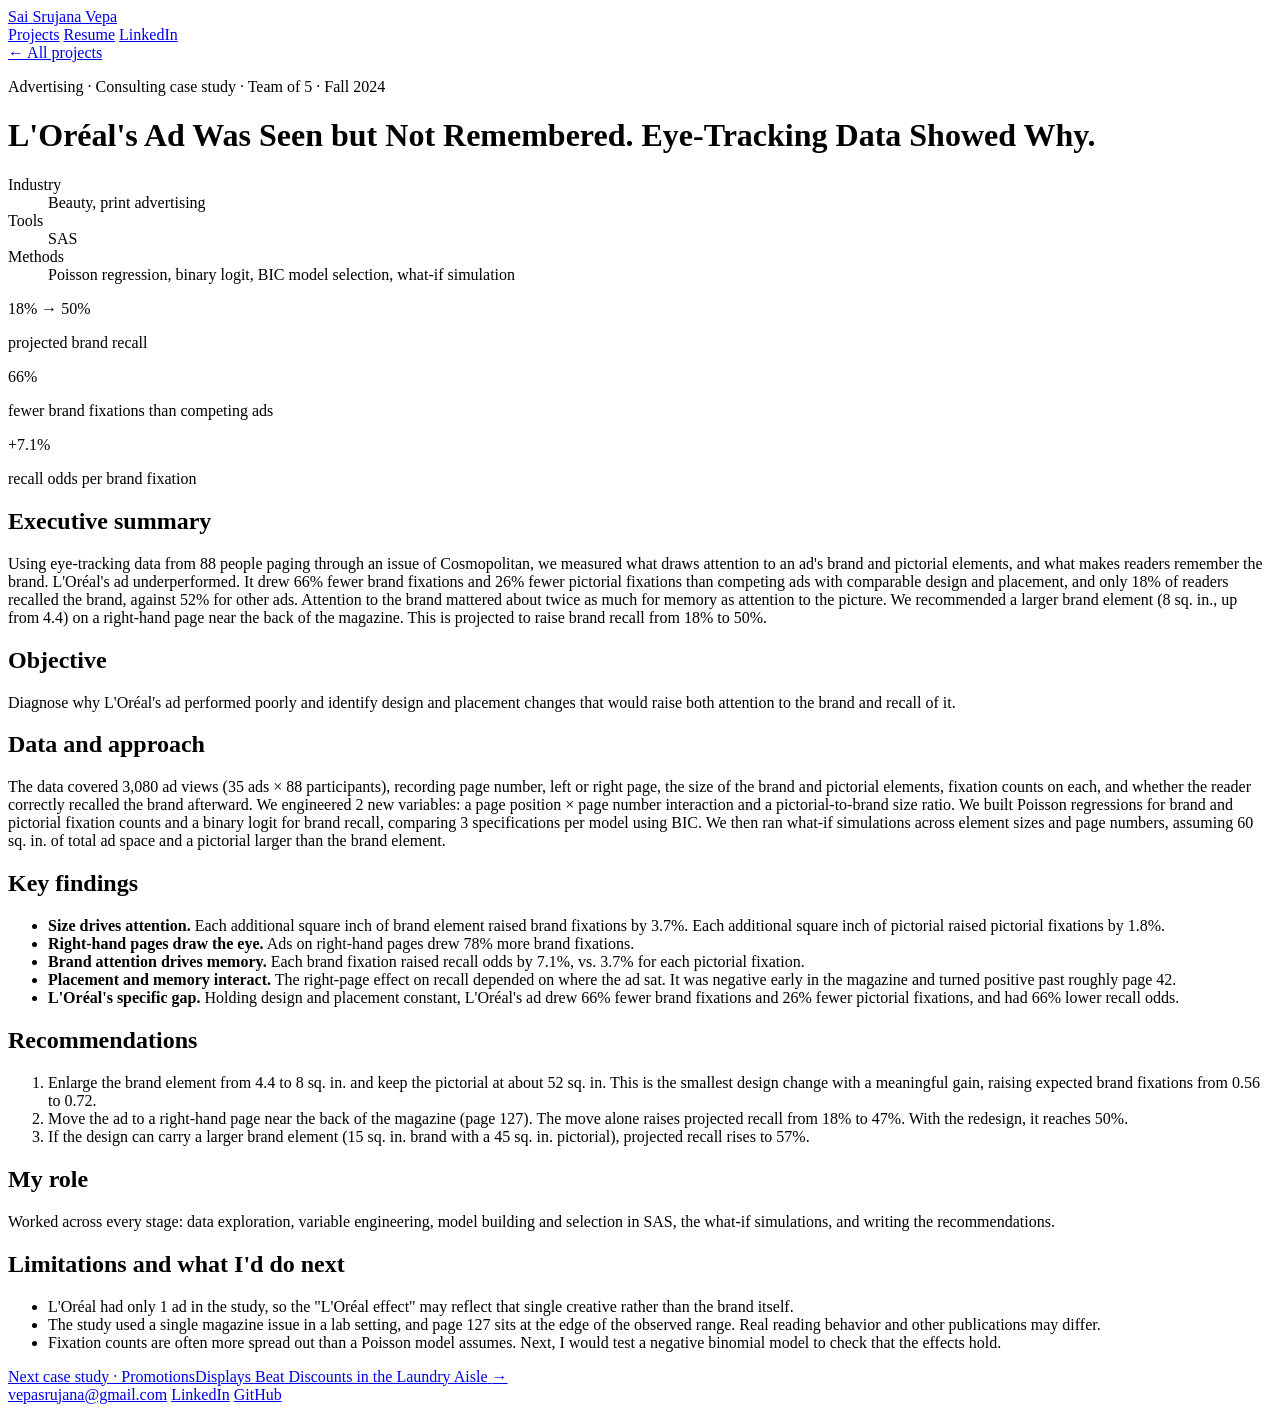
==== loreal-print-ads.html @ 7ce3800d "Add files via upload" ====
<!doctype html>
<html lang="en">
<head>
<meta charset="utf-8">
<meta name="viewport" content="width=device-width, initial-scale=1">
<title>L'Oréal's Ad Was Seen but Not Remembered. Eye-Tracking Data Showed Why. | Sai Srujana Vepa</title>
<meta name="description" content="Brand attention turned out to matter twice as much for memory as the picture.">
<meta property="og:title" content="L&#x27;Oréal&#x27;s Ad Was Seen but Not Remembered. Eye-Tracking Data Showed Why. | Sai Srujana Vepa">
<meta property="og:description" content="Brand attention turned out to matter twice as much for memory as the picture.">
<meta property="og:type" content="website">
<link rel="icon" href="../assets/favicon.svg" type="image/svg+xml">
<link rel="preconnect" href="https://fonts.googleapis.com"><link rel="preconnect" href="https://fonts.gstatic.com" crossorigin><link href="https://fonts.googleapis.com/css2?family=Bricolage+Grotesque:wght@500;600;700&family=JetBrains+Mono:wght@400;500&family=Schibsted+Grotesk:wght@400;500;600&display=swap" rel="stylesheet">
<link rel="stylesheet" href="../assets/style.css">
<script src="../assets/analytics.js"></script>
</head>
<body>
<div class="wrap">
<nav class="nav" aria-label="Main">
<a class="brand" href="../index.html">Sai Srujana Vepa</a>
<div class="nav-links">
<a href="../projects.html" aria-current="page">Projects</a>
<a href="../resume.html">Resume</a>
<a href="https://www.linkedin.com/in/sai-srujana-vepa/">LinkedIn</a>
</div>
</nav>
<main class="c-s2">
<a class="back" href="../projects.html">← All projects</a>
<header class="page-head writeup-head">
<p class="eyebrow ink">Advertising · Consulting case study · Team of 5 · Fall 2024</p>
<h1>L'Oréal's Ad Was Seen but Not Remembered. Eye-Tracking Data Showed Why.</h1>
</header>
<dl class="meta">
<div><dt>Industry</dt><dd>Beauty, print advertising</dd></div>
<div><dt>Tools</dt><dd>SAS</dd></div>
<div class="wide"><dt>Methods</dt><dd>Poisson regression, binary logit, BIC model selection, what-if simulation</dd></div>
</dl>
<div class="tiles"><div class="tile tint"><p class="tile-value ink">18% → 50%</p><p class="tile-label ink">projected brand recall</p></div><div class="tile tint"><p class="tile-value ink">66%</p><p class="tile-label ink">fewer brand fixations than competing ads</p></div><div class="tile tint"><p class="tile-value ink">+7.1%</p><p class="tile-label ink">recall odds per brand fixation</p></div></div>
<article class="writeup">
<section class="summary"><h2>Executive summary</h2><p>Using eye-tracking data from 88 people paging through an issue of Cosmopolitan, we measured what draws attention to an ad's brand and pictorial elements, and what makes readers remember the brand. L'Oréal's ad underperformed. It drew 66% fewer brand fixations and 26% fewer pictorial fixations than competing ads with comparable design and placement, and only 18% of readers recalled the brand, against 52% for other ads. Attention to the brand mattered about twice as much for memory as attention to the picture. We recommended a larger brand element (8 sq. in., up from 4.4) on a right-hand page near the back of the magazine. This is projected to raise brand recall from 18% to 50%.</p></section>
<section><h2>Objective</h2><p>Diagnose why L'Oréal's ad performed poorly and identify design and placement changes that would raise both attention to the brand and recall of it.</p></section>
<section><h2>Data and approach</h2><p>The data covered 3,080 ad views (35 ads × 88 participants), recording page number, left or right page, the size of the brand and pictorial elements, fixation counts on each, and whether the reader correctly recalled the brand afterward. We engineered 2 new variables: a page position × page number interaction and a pictorial-to-brand size ratio. We built Poisson regressions for brand and pictorial fixation counts and a binary logit for brand recall, comparing 3 specifications per model using BIC. We then ran what-if simulations across element sizes and page numbers, assuming 60 sq. in. of total ad space and a pictorial larger than the brand element.</p></section>
<section><h2>Key findings</h2><ul><li><strong>Size drives attention.</strong> Each additional square inch of brand element raised brand fixations by 3.7%. Each additional square inch of pictorial raised pictorial fixations by 1.8%.</li><li><strong>Right-hand pages draw the eye.</strong> Ads on right-hand pages drew 78% more brand fixations.</li><li><strong>Brand attention drives memory.</strong> Each brand fixation raised recall odds by 7.1%, vs. 3.7% for each pictorial fixation.</li><li><strong>Placement and memory interact.</strong> The right-page effect on recall depended on where the ad sat. It was negative early in the magazine and turned positive past roughly page 42.</li><li><strong>L'Oréal's specific gap.</strong> Holding design and placement constant, L'Oréal's ad drew 66% fewer brand fixations and 26% fewer pictorial fixations, and had 66% lower recall odds.</li></ul></section>
<section><h2>Recommendations</h2><ol><li>Enlarge the brand element from 4.4 to 8 sq. in. and keep the pictorial at about 52 sq. in. This is the smallest design change with a meaningful gain, raising expected brand fixations from 0.56 to 0.72.</li><li>Move the ad to a right-hand page near the back of the magazine (page 127). The move alone raises projected recall from 18% to 47%. With the redesign, it reaches 50%.</li><li>If the design can carry a larger brand element (15 sq. in. brand with a 45 sq. in. pictorial), projected recall rises to 57%.</li></ol></section>
<section class="role c-a1 tint"><h2 class="role-label c-a1 ink">My role</h2><p>Worked across every stage: data exploration, variable engineering, model building and selection in SAS, the what-if simulations, and writing the recommendations.</p></section>
<section><h2>Limitations and what I'd do next</h2><ul><li>L'Oréal had only 1 ad in the study, so the "L'Oréal effect" may reflect that single creative rather than the brand itself.</li><li>The study used a single magazine issue in a lab setting, and page 127 sits at the edge of the observed range. Real reading behavior and other publications may differ.</li><li>Fixation counts are often more spread out than a Poisson model assumes. Next, I would test a negative binomial model to check that the effects hold.</li></ul></section>
</article>
<a class="next c-a3 tint" href="promotion-effects.html">
<span class="next-text"><span class="next-label ink">Next case study · Promotions</span><span class="next-title">Displays Beat Discounts in the Laundry Aisle</span></span>
<span class="next-arrow ink" aria-hidden="true">→</span>
</a>
</main>
<footer class="footer">
<a href="mailto:vepasrujana@gmail.com">vepasrujana@gmail.com</a>
<a href="https://www.linkedin.com/in/sai-srujana-vepa/">LinkedIn</a>
<a href="https://github.com/vepasrujana">GitHub</a>
</footer>
</div>
</body>
</html>
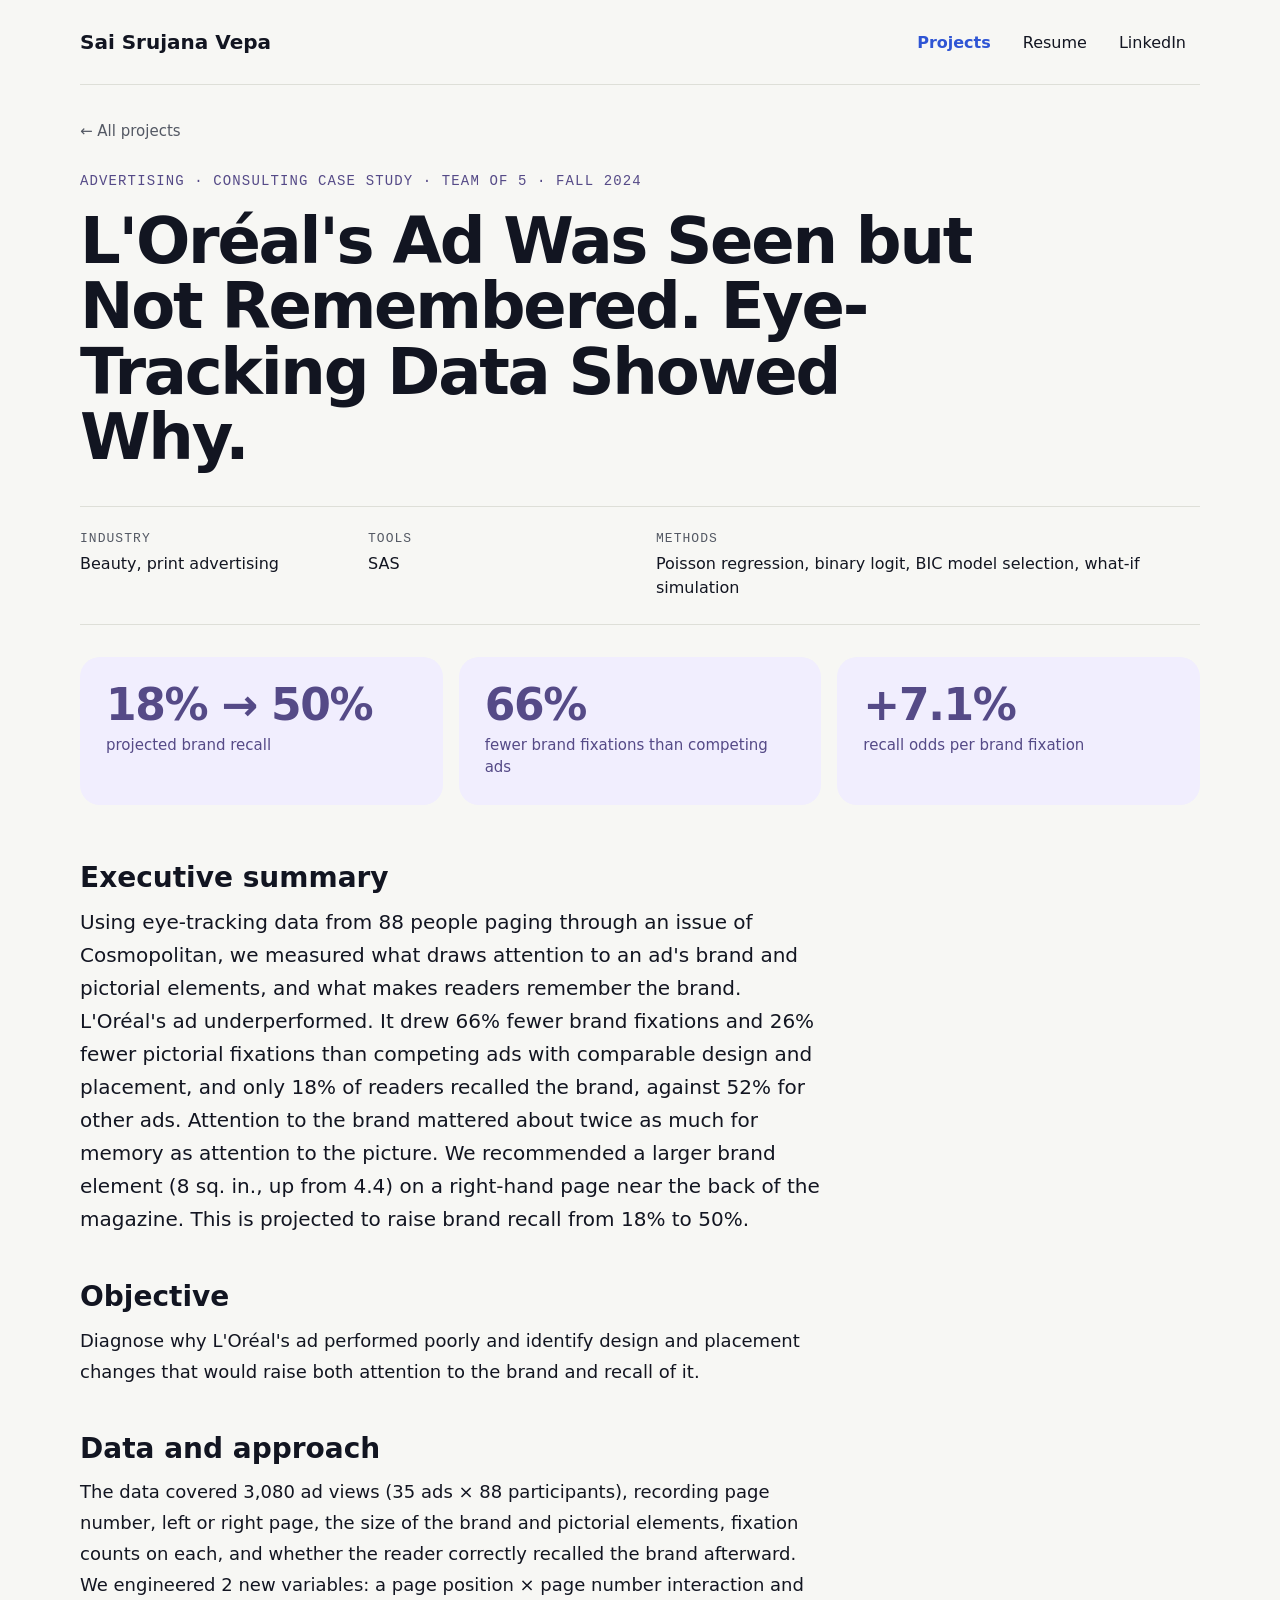
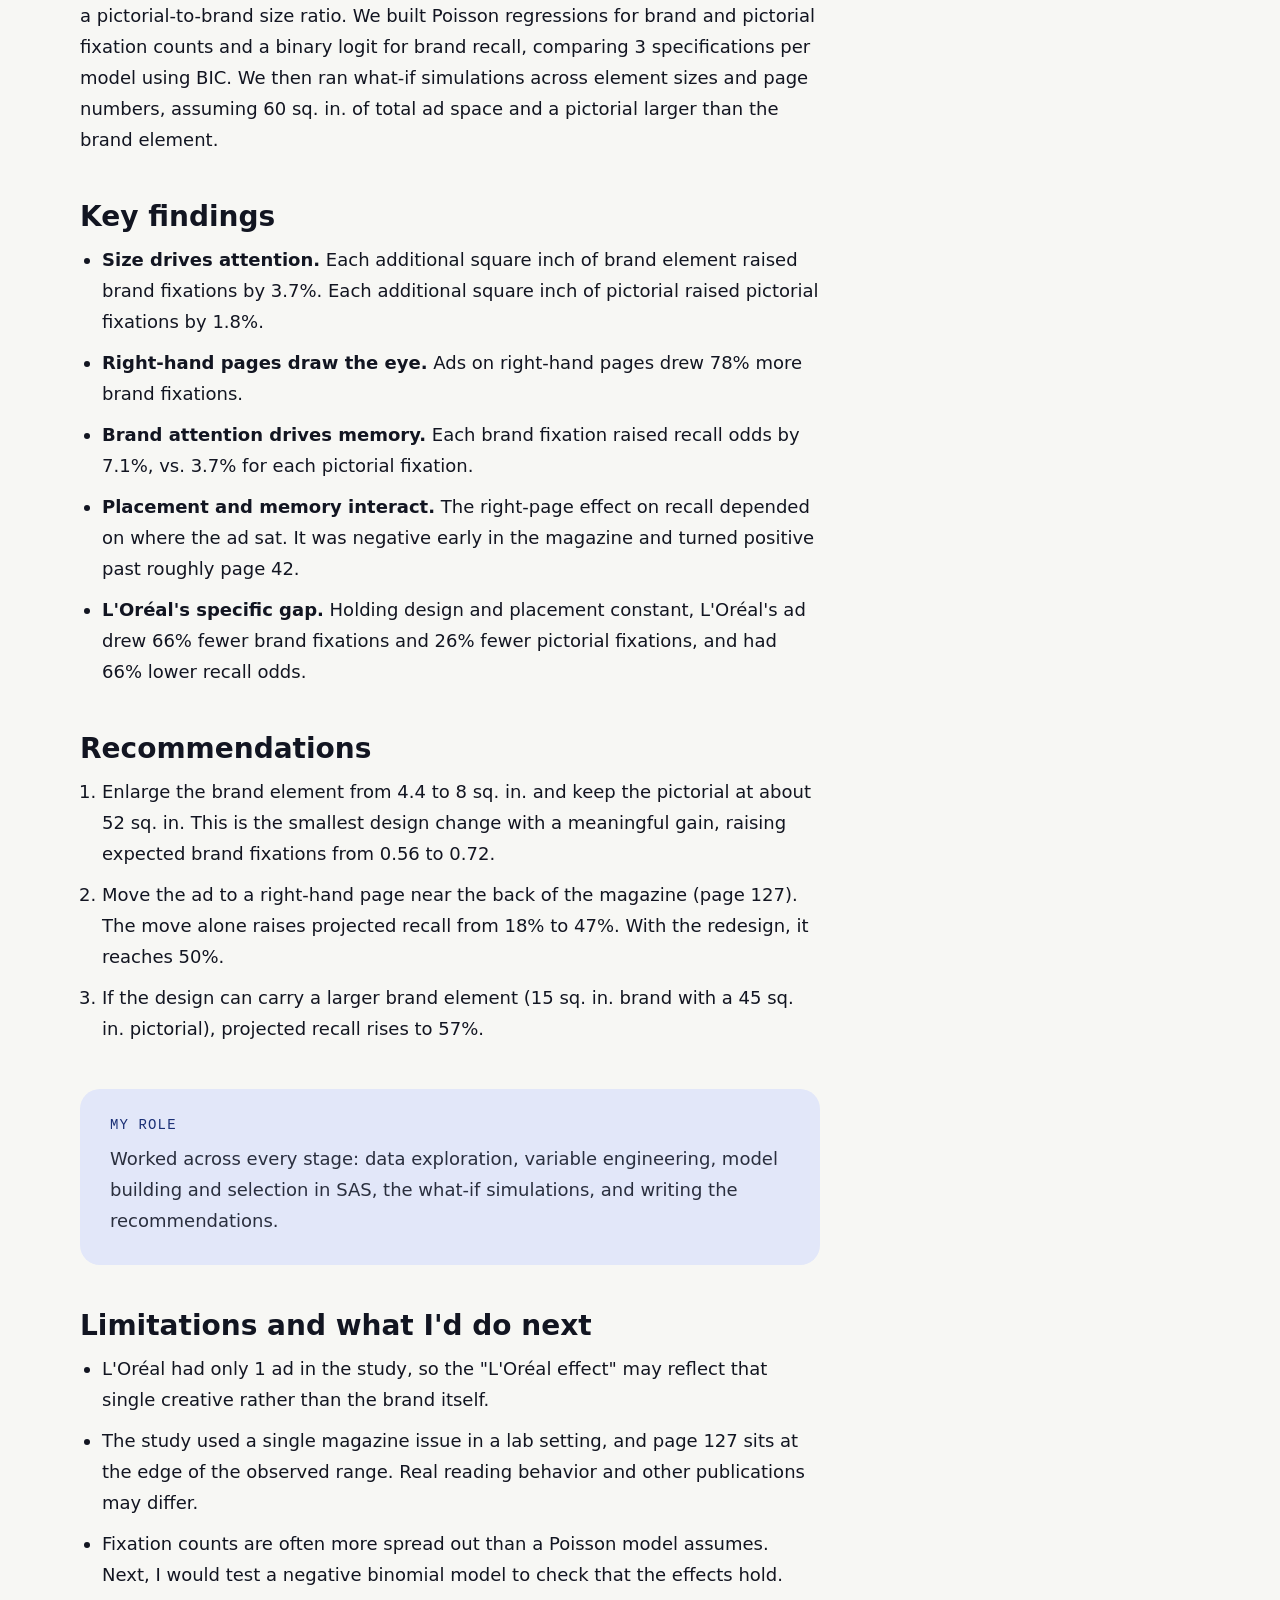
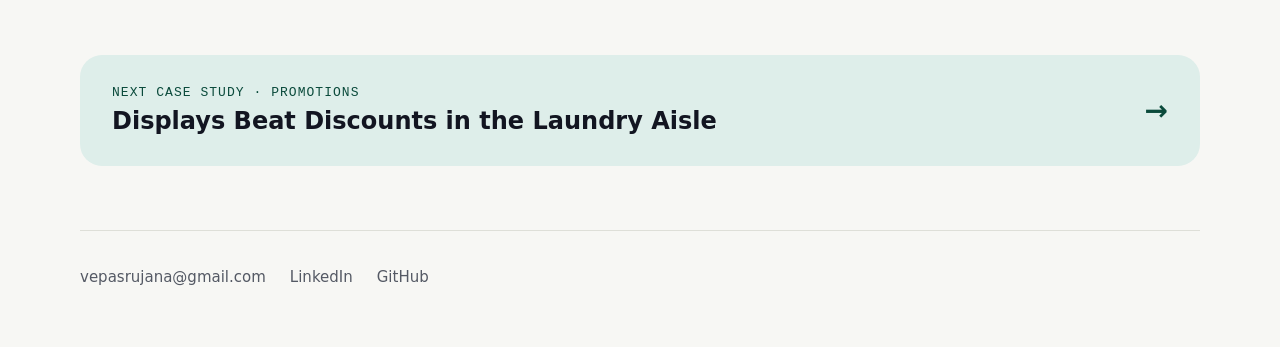
==== commit 9bc1c6a4: "Add files via upload" ====
--- a/loreal-print-ads.html
+++ b/loreal-print-ads.html
@@ -8,23 +8,23 @@
 <meta property="og:title" content="L&#x27;Oréal&#x27;s Ad Was Seen but Not Remembered. Eye-Tracking Data Showed Why. | Sai Srujana Vepa">
 <meta property="og:description" content="Brand attention turned out to matter twice as much for memory as the picture.">
 <meta property="og:type" content="website">
-<link rel="icon" href="../assets/favicon.svg" type="image/svg+xml">
+<link rel="icon" href="favicon.svg" type="image/svg+xml">
 <link rel="preconnect" href="https://fonts.googleapis.com"><link rel="preconnect" href="https://fonts.gstatic.com" crossorigin><link href="https://fonts.googleapis.com/css2?family=Bricolage+Grotesque:wght@500;600;700&family=JetBrains+Mono:wght@400;500&family=Schibsted+Grotesk:wght@400;500;600&display=swap" rel="stylesheet">
-<link rel="stylesheet" href="../assets/style.css">
-<script src="../assets/analytics.js"></script>
+<link rel="stylesheet" href="style.css">
+<script src="analytics.js"></script>
 </head>
 <body>
 <div class="wrap">
 <nav class="nav" aria-label="Main">
-<a class="brand" href="../index.html">Sai Srujana Vepa</a>
+<a class="brand" href="index.html">Sai Srujana Vepa</a>
 <div class="nav-links">
-<a href="../projects.html" aria-current="page">Projects</a>
-<a href="../resume.html">Resume</a>
+<a href="projects.html" aria-current="page">Projects</a>
+<a href="resume.html">Resume</a>
 <a href="https://www.linkedin.com/in/sai-srujana-vepa/">LinkedIn</a>
 </div>
 </nav>
 <main class="c-s2">
-<a class="back" href="../projects.html">← All projects</a>
+<a class="back" href="projects.html">← All projects</a>
 <header class="page-head writeup-head">
 <p class="eyebrow ink">Advertising · Consulting case study · Team of 5 · Fall 2024</p>
 <h1>L'Oréal's Ad Was Seen but Not Remembered. Eye-Tracking Data Showed Why.</h1>
--- a/style.css
+++ b/style.css
@@ -0,0 +1,185 @@
+/* ============================================================
+   PALETTE: edit these 5 colors to restyle the whole site.
+   Pale backgrounds and darker text shades are derived from them.
+   ============================================================ */
+:root {
+  --accent-1: #2F55D4;     /* blue: buttons, links, timeline */
+  --accent-2: #E8692A;     /* orange: section labels, pricing */
+  --accent-3: #12876B;     /* green: promotions, "Currently" tag */
+  --secondary-1: #F2B441;  /* marigold: product design */
+  --secondary-2: #9B87F5;  /* lavender: advertising */
+
+  --bg: #F7F7F4;
+  --surface: #FFFFFF;
+  --ink: #121521;
+  --body: #2A2F3E;
+  --muted: #545964;
+  --rule: #DEDFD8;
+  --display: 'Bricolage Grotesque', 'Schibsted Grotesk', system-ui, sans-serif;
+  --text: 'Schibsted Grotesk', system-ui, sans-serif;
+  --mono: 'JetBrains Mono', ui-monospace, monospace;
+}
+
+.c-a1 { --c: var(--accent-1); }
+.c-a2 { --c: var(--accent-2); }
+.c-a3 { --c: var(--accent-3); }
+.c-s1 { --c: var(--secondary-1); }
+.c-s2 { --c: var(--secondary-2); }
+.tint { background: color-mix(in srgb, var(--c) 14%, white); }
+.ink { color: color-mix(in srgb, var(--c) 55%, black); }
+
+* { box-sizing: border-box; }
+html { -webkit-text-size-adjust: 100%; }
+body { margin: 0; background: var(--bg); color: var(--ink); font-family: var(--text); -webkit-font-smoothing: antialiased; }
+img { max-width: 100%; display: block; }
+a { color: var(--accent-1); }
+a:focus-visible { outline: 2px solid var(--ink); outline-offset: 3px; }
+
+.wrap { max-width: 1160px; margin: 0 auto; padding: 0 20px; }
+
+/* Nav */
+.nav { display: flex; flex-wrap: wrap; align-items: center; justify-content: space-between; gap: 12px; padding: 20px 0; border-bottom: 1px solid var(--rule); }
+.brand { display: inline-flex; align-items: center; min-height: 44px; font-family: var(--display); font-size: 20px; font-weight: 700; color: var(--ink); text-decoration: none; }
+.nav-links { display: flex; flex-wrap: wrap; gap: 4px; }
+.nav-links a { display: inline-flex; align-items: center; min-height: 44px; padding: 0 14px; font-size: 16px; font-weight: 500; color: var(--ink); text-decoration: none; }
+.nav-links a:hover { color: var(--accent-1); }
+.nav-links a[aria-current="page"] { color: var(--accent-1); font-weight: 600; }
+
+/* Buttons */
+.btns { display: flex; flex-wrap: wrap; gap: 12px; padding-top: 6px; }
+.btn { display: inline-flex; align-items: center; min-height: 50px; padding: 0 24px; border-radius: 999px; border: 1.5px solid var(--rule); color: var(--ink); font-size: 16px; font-weight: 500; text-decoration: none; transition: border-color .15s, filter .15s; }
+.btn:hover { border-color: var(--ink); }
+.btn-primary { background: var(--accent-1); border-color: var(--accent-1); color: #fff; font-weight: 600; }
+.btn-primary:hover { border-color: var(--accent-1); filter: brightness(0.9); }
+.btn-dark { border-color: var(--ink); font-weight: 600; }
+
+/* Type helpers */
+.eyebrow { margin: 0; font-family: var(--mono); font-size: 14px; letter-spacing: .08em; text-transform: uppercase; }
+.lead { margin: 0; max-width: 620px; font-size: 20px; line-height: 1.55; color: #3A3F48; }
+.prose { margin: 0; max-width: 680px; font-size: 19px; line-height: 1.7; }
+
+/* Landing */
+.hero { display: flex; flex-direction: column; gap: 26px; max-width: 900px; padding: 96px 0 104px; }
+.hero h1 { margin: 0; font-family: var(--display); font-size: clamp(46px, 6.4vw, 84px); line-height: .98; letter-spacing: -.035em; font-weight: 700; }
+.hero h1 em { font-style: normal; color: var(--accent-1); }
+.row { display: flex; flex-wrap: wrap; gap: 16px 48px; padding: 48px 0; border-top: 1px solid var(--rule); }
+.row-label { flex: 1 1 220px; margin: 0; padding-top: 4px; font-family: var(--mono); font-size: 14px; font-weight: 500; letter-spacing: .08em; text-transform: uppercase; }
+.row-body { flex: 999 1 560px; min-width: 0; }
+.about { display: flex; flex-wrap: wrap; align-items: flex-start; gap: 28px; }
+.about img { flex: 0 0 auto; width: 148px; height: 148px; object-fit: cover; object-position: 50% 28%; border-radius: 20px; }
+.about .prose { flex: 1 1 360px; }
+.card { background: var(--surface); border: 1px solid var(--rule); border-radius: 20px; }
+.now { display: flex; flex-direction: column; align-items: flex-start; gap: 12px; max-width: 700px; padding: 28px 30px; }
+.tag { padding: 4px 12px; border-radius: 999px; font-family: var(--mono); font-size: 12px; letter-spacing: .06em; text-transform: uppercase; }
+.now-title { margin: 0; font-family: var(--display); font-size: 22px; font-weight: 700; }
+.now-text { margin: 0; font-size: 18px; line-height: 1.65; color: var(--body); }
+.chips { list-style: none; margin: 0; padding: 0; display: flex; flex-wrap: wrap; gap: 12px; }
+.chips li { padding: 12px 20px; border-radius: 999px; font-size: 16px; font-weight: 600; }
+.cta { display: flex; flex-wrap: wrap; align-items: center; justify-content: space-between; gap: 24px; margin: 24px 0 48px; padding: 40px; border-radius: 28px; }
+.cta-text { flex: 999 1 420px; min-width: 0; display: flex; flex-direction: column; gap: 12px; }
+.cta-label { margin: 0; font-family: var(--mono); font-size: 14px; letter-spacing: .08em; text-transform: uppercase; }
+.cta-title { margin: 0; max-width: 600px; font-family: var(--display); font-size: clamp(24px, 3vw, 32px); line-height: 1.2; font-weight: 700; }
+.cta-sub { margin: 0; max-width: 600px; font-size: 17px; line-height: 1.6; color: var(--body); }
+
+/* Page headers */
+.page-head { display: flex; flex-direction: column; gap: 16px; padding: 64px 0 48px; }
+.page-head h1 { margin: 0; font-family: var(--display); font-size: clamp(40px, 5.5vw, 68px); line-height: 1; letter-spacing: -.035em; font-weight: 700; }
+.resume-head { flex-direction: row; flex-wrap: wrap; align-items: flex-end; justify-content: space-between; gap: 24px; }
+.resume-head > div { display: flex; flex-direction: column; gap: 14px; }
+
+/* Project cards */
+.grid { display: grid; grid-template-columns: repeat(auto-fill, minmax(min(320px, 100%), 1fr)); gap: 24px; padding-bottom: 80px; }
+.pcard { display: flex; flex-direction: column; overflow: hidden; border-radius: 22px; background: var(--surface); border: 1px solid var(--rule); color: var(--ink); text-decoration: none; transition: transform .15s, box-shadow .15s; }
+.pcard:hover { transform: translateY(-3px); box-shadow: 0 12px 32px rgba(18, 21, 33, .08); }
+.pcard-top { display: flex; flex-direction: column; gap: 6px; padding: 26px 28px; }
+.kicker { margin: 0; font-family: var(--mono); font-size: 13px; letter-spacing: .06em; text-transform: uppercase; }
+.stat { margin: 6px 0 0; font-family: var(--display); font-size: 48px; line-height: 1; letter-spacing: -.03em; font-weight: 700; }
+.stat-label { margin: 0; font-size: 15px; }
+.pcard-body { flex: 1 1 auto; display: flex; flex-direction: column; gap: 12px; padding: 24px 28px 28px; }
+.pcard-body h2 { margin: 0; font-family: var(--display); font-size: 23px; line-height: 1.22; font-weight: 700; }
+.meta-line { margin: 0; font-family: var(--mono); font-size: 13px; color: var(--muted); }
+.teaser { margin: 0; font-size: 16px; line-height: 1.55; color: var(--body); }
+.methods { margin: 0; font-size: 14px; color: var(--muted); }
+.more { margin-top: auto; padding-top: 6px; font-size: 16px; font-weight: 600; }
+
+/* Write-up pages */
+.back { display: inline-flex; align-items: center; min-height: 44px; margin-top: 24px; font-size: 15px; font-weight: 500; color: var(--muted); text-decoration: none; }
+.back:hover { color: var(--ink); }
+.writeup-head { padding: 20px 0 36px; max-width: 900px; gap: 20px; }
+.writeup-head h1 { font-size: clamp(36px, 5.4vw, 64px); line-height: 1.02; }
+.meta { display: grid; grid-template-columns: repeat(auto-fit, minmax(200px, 1fr)); gap: 20px 32px; margin: 0; padding: 24px 0; border-top: 1px solid var(--rule); border-bottom: 1px solid var(--rule); }
+.meta > div { display: flex; flex-direction: column; gap: 6px; }
+.meta .wide { grid-column: span 2; }
+.meta dt { font-family: var(--mono); font-size: 13px; letter-spacing: .08em; text-transform: uppercase; color: var(--muted); }
+.meta dd { margin: 0; font-size: 16px; line-height: 1.5; }
+.tiles { display: grid; grid-template-columns: repeat(auto-fit, minmax(min(240px, 100%), 1fr)); gap: 16px; padding-top: 32px; }
+.tile { display: flex; flex-direction: column; gap: 8px; padding: 26px; border-radius: 20px; }
+.tile-value { margin: 0; font-family: var(--display); font-size: 44px; line-height: 1; letter-spacing: -.03em; font-weight: 700; }
+.tile-label { margin: 0; font-size: 15px; line-height: 1.45; }
+.writeup { display: flex; flex-direction: column; gap: 44px; max-width: 740px; padding: 56px 0 64px; font-size: 18px; line-height: 1.72; }
+.writeup section { display: flex; flex-direction: column; gap: 12px; }
+.writeup h2 { margin: 0; font-family: var(--display); font-size: 28px; line-height: 1.2; font-weight: 700; }
+.writeup p { margin: 0; }
+.writeup ul, .writeup ol { margin: 0; padding-left: 22px; display: flex; flex-direction: column; gap: 10px; }
+.writeup .summary p { font-size: 20px; line-height: 1.65; }
+.writeup .role { gap: 10px; padding: 28px 30px; border-radius: 20px; }
+.writeup .role .role-label { font-family: var(--mono); font-size: 14px; font-weight: 500; letter-spacing: .08em; text-transform: uppercase; }
+.writeup .role p { color: var(--body); }
+.badge { display: inline-block; margin-right: 8px; padding: 2px 10px; border-radius: 999px; font-family: var(--mono); font-size: 12px; letter-spacing: .04em; text-transform: uppercase; vertical-align: 2px; }
+.next { display: flex; flex-wrap: wrap; align-items: center; justify-content: space-between; gap: 12px; margin-bottom: 64px; padding: 30px 32px; border-radius: 22px; color: var(--ink); text-decoration: none; }
+.next-text { display: flex; flex-direction: column; gap: 6px; min-width: 0; }
+.next-label { font-family: var(--mono); font-size: 13px; letter-spacing: .08em; text-transform: uppercase; }
+.next-title { font-family: var(--display); font-size: 24px; line-height: 1.25; font-weight: 700; }
+.next-arrow { font-size: 28px; font-weight: 700; }
+
+/* Resume */
+.block { display: flex; flex-direction: column; gap: 28px; padding: 48px 0; border-top: 1px solid var(--rule); }
+.block-title { margin: 0; font-family: var(--display); font-size: 34px; letter-spacing: -.02em; font-weight: 700; }
+.timeline { padding-top: 8px; }
+.tl-item { display: grid; grid-template-columns: 108px 36px minmax(0, 1fr); column-gap: 14px; }
+.tl-date { margin: 0; padding-top: 2px; text-align: right; font-family: var(--mono); font-size: 13px; line-height: 1.55; color: var(--muted); }
+.tl-date span { display: block; }
+.tl-rail { position: relative; display: flex; justify-content: center; }
+.tl-rail::before { content: ""; position: absolute; top: 0; bottom: 0; left: 50%; width: 2px; margin-left: -1px; background: var(--rule); }
+.tl-item:first-child .tl-rail::before { top: 10px; }
+.tl-item:last-child .tl-rail::before { bottom: auto; height: 12px; }
+.tl-dot { position: relative; margin-top: 3px; width: 16px; height: 16px; border-radius: 50%; background: var(--accent-1); box-shadow: 0 0 0 4px var(--bg); }
+.is-current .tl-dot { margin-top: 1px; width: 20px; height: 20px; box-shadow: 0 0 0 4px var(--bg), 0 0 0 8px color-mix(in srgb, var(--accent-1) 18%, white); }
+.is-current .tl-end { color: color-mix(in srgb, var(--accent-1) 55%, black); font-weight: 500; }
+.tl-body { min-width: 0; display: flex; flex-direction: column; gap: 6px; padding-bottom: 48px; }
+.tl-item:last-child .tl-body { padding-bottom: 8px; }
+.tl-body h3 { margin: 0; font-family: var(--display); font-size: 22px; line-height: 1.3; font-weight: 700; }
+.tl-org { margin: 0; font-size: 16px; color: var(--muted); }
+.tl-body ul { margin: 8px 0 0; padding-left: 20px; max-width: 760px; display: flex; flex-direction: column; gap: 8px; font-size: 16.5px; line-height: 1.6; color: var(--body); }
+.edu { display: grid; grid-template-columns: repeat(auto-fit, minmax(min(280px, 100%), 1fr)); gap: 20px; }
+.edu-card { display: flex; flex-direction: column; gap: 8px; padding: 26px 28px; border-radius: 20px; }
+.edu-card h3 { margin: 0; font-family: var(--display); font-size: 22px; line-height: 1.25; font-weight: 700; }
+.edu-date { margin: 0; font-family: var(--mono); font-size: 13px; }
+.edu-school { margin: 0; font-size: 16px; line-height: 1.5; }
+.edu-note { margin: 6px 0 0; font-size: 15px; line-height: 1.6; color: var(--body); }
+.skills { display: grid; grid-template-columns: repeat(auto-fit, minmax(min(320px, 100%), 1fr)); gap: 20px; padding-bottom: 24px; }
+.skill { display: flex; flex-direction: column; gap: 10px; padding: 26px 28px; }
+.skill h3 { margin: 0; font-family: var(--mono); font-size: 13px; font-weight: 500; letter-spacing: .08em; text-transform: uppercase; }
+.skill p { margin: 0; font-size: 17px; line-height: 1.65; color: var(--body); }
+
+/* Footer */
+.footer { display: flex; flex-wrap: wrap; align-items: center; gap: 4px 24px; padding: 24px 0 48px; border-top: 1px solid var(--rule); font-size: 15px; }
+.footer a { display: inline-flex; align-items: center; min-height: 44px; color: var(--muted); text-decoration: none; }
+.footer a:hover { color: var(--ink); }
+
+/* Phones */
+@media (max-width: 600px) {
+  .hero { padding: 56px 0 64px; }
+  .lead { font-size: 18px; }
+  .prose { font-size: 17px; }
+  .cta { padding: 28px 24px; }
+  .meta .wide { grid-column: auto; }
+  .tl-item { grid-template-columns: 24px minmax(0, 1fr); grid-template-areas: "rail date" "rail body"; column-gap: 14px; }
+  .tl-rail { grid-area: rail; grid-row: 1 / span 2; }
+  .tl-date { grid-area: date; text-align: left; padding: 0 0 6px; font-size: 12px; }
+  .tl-date span { display: inline; }
+  .tl-date span:first-child::after { content: " – "; }
+  .tl-body { grid-area: body; }
+  .tl-body h3 { font-size: 19px; }
+  .writeup { font-size: 17px; }
+}
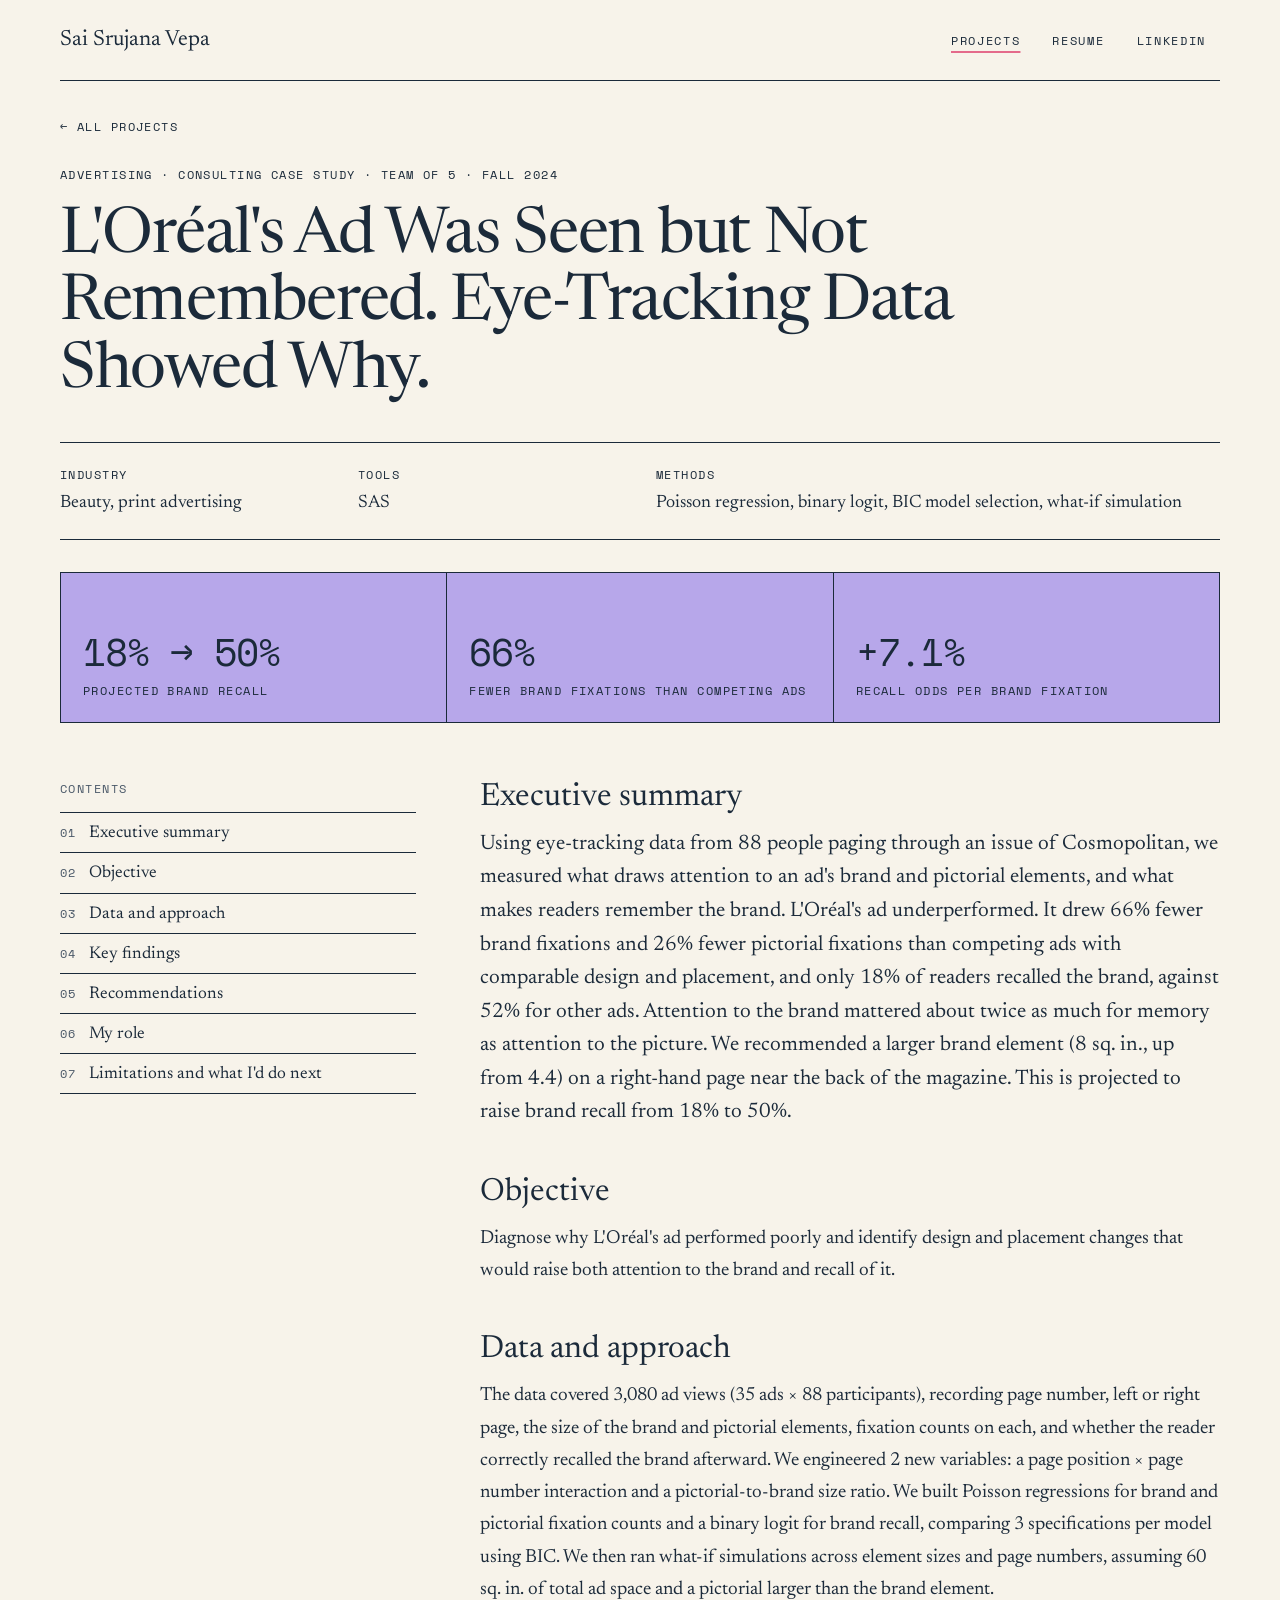
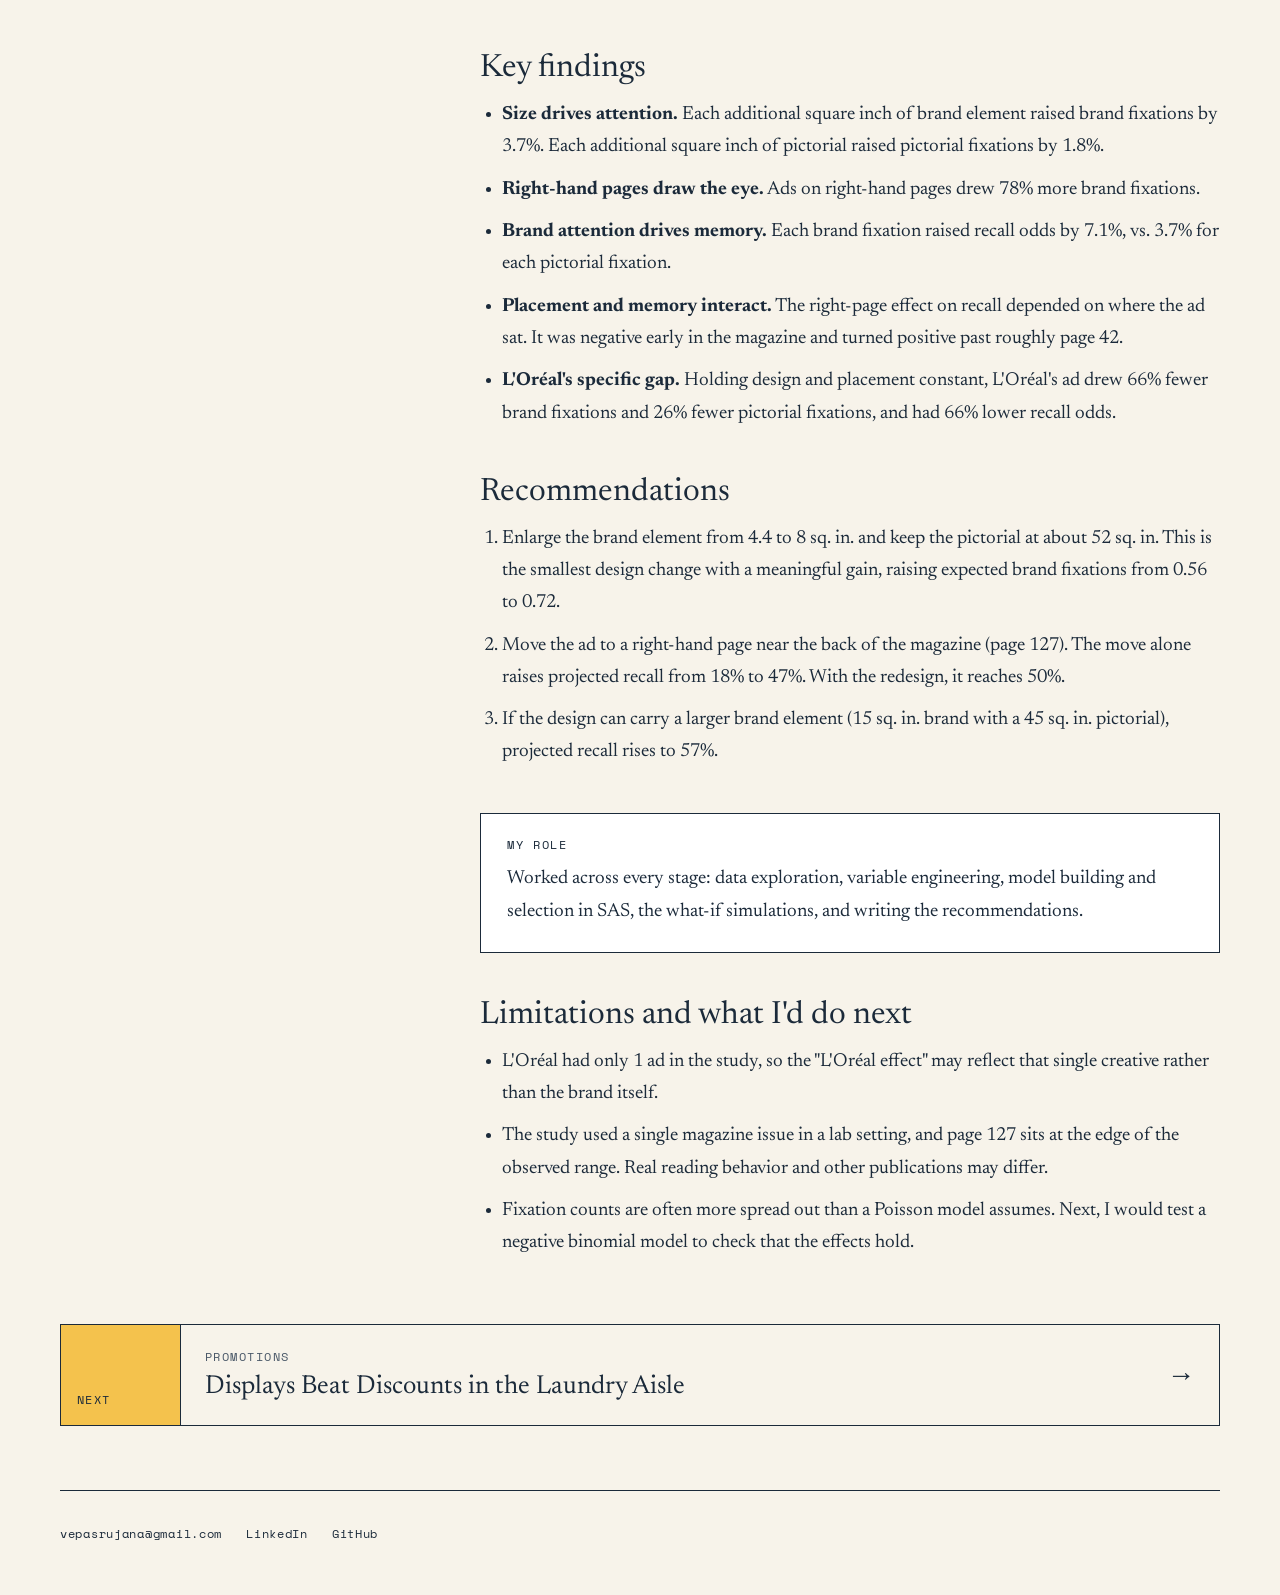
==== commit 463cefa0: "Add files via upload" ====
--- a/loreal-print-ads.html
+++ b/loreal-print-ads.html
@@ -9,50 +9,60 @@
 <meta property="og:description" content="Brand attention turned out to matter twice as much for memory as the picture.">
 <meta property="og:type" content="website">
 <link rel="icon" href="favicon.svg" type="image/svg+xml">
-<link rel="preconnect" href="https://fonts.googleapis.com"><link rel="preconnect" href="https://fonts.gstatic.com" crossorigin><link href="https://fonts.googleapis.com/css2?family=Bricolage+Grotesque:wght@500;600;700&family=JetBrains+Mono:wght@400;500&family=Schibsted+Grotesk:wght@400;500;600&display=swap" rel="stylesheet">
+<link rel="preconnect" href="https://fonts.googleapis.com"><link rel="preconnect" href="https://fonts.gstatic.com" crossorigin><link href="https://fonts.googleapis.com/css2?family=Newsreader:ital,opsz,wght@0,6..72,300;0,6..72,400;0,6..72,500;1,6..72,400&family=Space+Mono:wght@400;700&display=swap" rel="stylesheet">
 <link rel="stylesheet" href="style.css">
 <script src="analytics.js"></script>
 </head>
 <body>
 <div class="wrap">
 <nav class="nav" aria-label="Main">
-<a class="brand" href="index.html">Sai Srujana Vepa</a>
+<a class="brand" href="./">Sai Srujana Vepa</a>
 <div class="nav-links">
-<a href="projects.html" aria-current="page">Projects</a>
-<a href="resume.html">Resume</a>
+<a href="projects" aria-current="page">Projects</a>
+<a href="resume">Resume</a>
 <a href="https://www.linkedin.com/in/sai-srujana-vepa/">LinkedIn</a>
 </div>
 </nav>
-<main class="c-s2">
-<a class="back" href="projects.html">← All projects</a>
+<main>
+<a class="back label" href="projects">← All projects</a>
 <header class="page-head writeup-head">
-<p class="eyebrow ink">Advertising · Consulting case study · Team of 5 · Fall 2024</p>
+<p class="label">Advertising · Consulting case study · Team of 5 · Fall 2024</p>
 <h1>L'Oréal's Ad Was Seen but Not Remembered. Eye-Tracking Data Showed Why.</h1>
 </header>
 <dl class="meta">
-<div><dt>Industry</dt><dd>Beauty, print advertising</dd></div>
-<div><dt>Tools</dt><dd>SAS</dd></div>
-<div class="wide"><dt>Methods</dt><dd>Poisson regression, binary logit, BIC model selection, what-if simulation</dd></div>
+<div><dt class="label">Industry</dt><dd>Beauty, print advertising</dd></div>
+<div><dt class="label">Tools</dt><dd>SAS</dd></div>
+<div class="wide"><dt class="label">Methods</dt><dd>Poisson regression, binary logit, BIC model selection, what-if simulation</dd></div>
 </dl>
-<div class="tiles"><div class="tile tint"><p class="tile-value ink">18% → 50%</p><p class="tile-label ink">projected brand recall</p></div><div class="tile tint"><p class="tile-value ink">66%</p><p class="tile-label ink">fewer brand fixations than competing ads</p></div><div class="tile tint"><p class="tile-value ink">+7.1%</p><p class="tile-label ink">recall odds per brand fixation</p></div></div>
+<div class="tiles k-s2"><div class="tile"><p class="tile-value">18% → 50%</p><p class="label tile-label">projected brand recall</p></div><div class="tile"><p class="tile-value">66%</p><p class="label tile-label">fewer brand fixations than competing ads</p></div><div class="tile"><p class="tile-value">+7.1%</p><p class="label tile-label">recall odds per brand fixation</p></div></div>
+<div class="writeup-layout">
+<aside class="toc" aria-label="Contents">
+<p class="label">Contents</p>
+<ol><li><a href="#executive-summary"><span class="label">01</span>Executive summary</a></li><li><a href="#objective"><span class="label">02</span>Objective</a></li><li><a href="#data-and-approach"><span class="label">03</span>Data and approach</a></li><li><a href="#key-findings"><span class="label">04</span>Key findings</a></li><li><a href="#recommendations"><span class="label">05</span>Recommendations</a></li><li><a href="#my-role"><span class="label">06</span>My role</a></li><li><a href="#limitations-and-what-i-d-do-next"><span class="label">07</span>Limitations and what I'd do next</a></li></ol>
+</aside>
 <article class="writeup">
-<section class="summary"><h2>Executive summary</h2><p>Using eye-tracking data from 88 people paging through an issue of Cosmopolitan, we measured what draws attention to an ad's brand and pictorial elements, and what makes readers remember the brand. L'Oréal's ad underperformed. It drew 66% fewer brand fixations and 26% fewer pictorial fixations than competing ads with comparable design and placement, and only 18% of readers recalled the brand, against 52% for other ads. Attention to the brand mattered about twice as much for memory as attention to the picture. We recommended a larger brand element (8 sq. in., up from 4.4) on a right-hand page near the back of the magazine. This is projected to raise brand recall from 18% to 50%.</p></section>
-<section><h2>Objective</h2><p>Diagnose why L'Oréal's ad performed poorly and identify design and placement changes that would raise both attention to the brand and recall of it.</p></section>
-<section><h2>Data and approach</h2><p>The data covered 3,080 ad views (35 ads × 88 participants), recording page number, left or right page, the size of the brand and pictorial elements, fixation counts on each, and whether the reader correctly recalled the brand afterward. We engineered 2 new variables: a page position × page number interaction and a pictorial-to-brand size ratio. We built Poisson regressions for brand and pictorial fixation counts and a binary logit for brand recall, comparing 3 specifications per model using BIC. We then ran what-if simulations across element sizes and page numbers, assuming 60 sq. in. of total ad space and a pictorial larger than the brand element.</p></section>
-<section><h2>Key findings</h2><ul><li><strong>Size drives attention.</strong> Each additional square inch of brand element raised brand fixations by 3.7%. Each additional square inch of pictorial raised pictorial fixations by 1.8%.</li><li><strong>Right-hand pages draw the eye.</strong> Ads on right-hand pages drew 78% more brand fixations.</li><li><strong>Brand attention drives memory.</strong> Each brand fixation raised recall odds by 7.1%, vs. 3.7% for each pictorial fixation.</li><li><strong>Placement and memory interact.</strong> The right-page effect on recall depended on where the ad sat. It was negative early in the magazine and turned positive past roughly page 42.</li><li><strong>L'Oréal's specific gap.</strong> Holding design and placement constant, L'Oréal's ad drew 66% fewer brand fixations and 26% fewer pictorial fixations, and had 66% lower recall odds.</li></ul></section>
-<section><h2>Recommendations</h2><ol><li>Enlarge the brand element from 4.4 to 8 sq. in. and keep the pictorial at about 52 sq. in. This is the smallest design change with a meaningful gain, raising expected brand fixations from 0.56 to 0.72.</li><li>Move the ad to a right-hand page near the back of the magazine (page 127). The move alone raises projected recall from 18% to 47%. With the redesign, it reaches 50%.</li><li>If the design can carry a larger brand element (15 sq. in. brand with a 45 sq. in. pictorial), projected recall rises to 57%.</li></ol></section>
-<section class="role c-a1 tint"><h2 class="role-label c-a1 ink">My role</h2><p>Worked across every stage: data exploration, variable engineering, model building and selection in SAS, the what-if simulations, and writing the recommendations.</p></section>
-<section><h2>Limitations and what I'd do next</h2><ul><li>L'Oréal had only 1 ad in the study, so the "L'Oréal effect" may reflect that single creative rather than the brand itself.</li><li>The study used a single magazine issue in a lab setting, and page 127 sits at the edge of the observed range. Real reading behavior and other publications may differ.</li><li>Fixation counts are often more spread out than a Poisson model assumes. Next, I would test a negative binomial model to check that the effects hold.</li></ul></section>
+<section id="executive-summary" class="summary"><h2>Executive summary</h2><p>Using eye-tracking data from 88 people paging through an issue of Cosmopolitan, we measured what draws attention to an ad's brand and pictorial elements, and what makes readers remember the brand. L'Oréal's ad underperformed. It drew 66% fewer brand fixations and 26% fewer pictorial fixations than competing ads with comparable design and placement, and only 18% of readers recalled the brand, against 52% for other ads. Attention to the brand mattered about twice as much for memory as attention to the picture. We recommended a larger brand element (8 sq. in., up from 4.4) on a right-hand page near the back of the magazine. This is projected to raise brand recall from 18% to 50%.</p></section>
+<section id="objective"><h2>Objective</h2><p>Diagnose why L'Oréal's ad performed poorly and identify design and placement changes that would raise both attention to the brand and recall of it.</p></section>
+<section id="data-and-approach"><h2>Data and approach</h2><p>The data covered 3,080 ad views (35 ads × 88 participants), recording page number, left or right page, the size of the brand and pictorial elements, fixation counts on each, and whether the reader correctly recalled the brand afterward. We engineered 2 new variables: a page position × page number interaction and a pictorial-to-brand size ratio. We built Poisson regressions for brand and pictorial fixation counts and a binary logit for brand recall, comparing 3 specifications per model using BIC. We then ran what-if simulations across element sizes and page numbers, assuming 60 sq. in. of total ad space and a pictorial larger than the brand element.</p></section>
+<section id="key-findings"><h2>Key findings</h2><ul><li><strong>Size drives attention.</strong> Each additional square inch of brand element raised brand fixations by 3.7%. Each additional square inch of pictorial raised pictorial fixations by 1.8%.</li><li><strong>Right-hand pages draw the eye.</strong> Ads on right-hand pages drew 78% more brand fixations.</li><li><strong>Brand attention drives memory.</strong> Each brand fixation raised recall odds by 7.1%, vs. 3.7% for each pictorial fixation.</li><li><strong>Placement and memory interact.</strong> The right-page effect on recall depended on where the ad sat. It was negative early in the magazine and turned positive past roughly page 42.</li><li><strong>L'Oréal's specific gap.</strong> Holding design and placement constant, L'Oréal's ad drew 66% fewer brand fixations and 26% fewer pictorial fixations, and had 66% lower recall odds.</li></ul></section>
+<section id="recommendations"><h2>Recommendations</h2><ol><li>Enlarge the brand element from 4.4 to 8 sq. in. and keep the pictorial at about 52 sq. in. This is the smallest design change with a meaningful gain, raising expected brand fixations from 0.56 to 0.72.</li><li>Move the ad to a right-hand page near the back of the magazine (page 127). The move alone raises projected recall from 18% to 47%. With the redesign, it reaches 50%.</li><li>If the design can carry a larger brand element (15 sq. in. brand with a 45 sq. in. pictorial), projected recall rises to 57%.</li></ol></section>
+<section id="my-role" class="role box"><h2>My role</h2><p>Worked across every stage: data exploration, variable engineering, model building and selection in SAS, the what-if simulations, and writing the recommendations.</p></section>
+<section id="limitations-and-what-i-d-do-next"><h2>Limitations and what I'd do next</h2><ul><li>L'Oréal had only 1 ad in the study, so the "L'Oréal effect" may reflect that single creative rather than the brand itself.</li><li>The study used a single magazine issue in a lab setting, and page 127 sits at the edge of the observed range. Real reading behavior and other publications may differ.</li><li>Fixation counts are often more spread out than a Poisson model assumes. Next, I would test a negative binomial model to check that the effects hold.</li></ul></section>
 </article>
-<a class="next c-a3 tint" href="promotion-effects.html">
-<span class="next-text"><span class="next-label ink">Next case study · Promotions</span><span class="next-title">Displays Beat Discounts in the Laundry Aisle</span></span>
-<span class="next-arrow ink" aria-hidden="true">→</span>
+</div>
+<a class="next" href="promotion-effects">
+<span class="next-block k-a3"><span class="label">Next</span></span>
+<span class="next-text"><span class="label muted">Promotions</span><span class="next-title">Displays Beat Discounts in the Laundry Aisle</span></span>
+<span class="next-arrow" aria-hidden="true">→</span>
 </a>
 </main>
 <footer class="footer">
+<div class="footer-links">
 <a href="mailto:vepasrujana@gmail.com">vepasrujana@gmail.com</a>
 <a href="https://www.linkedin.com/in/sai-srujana-vepa/">LinkedIn</a>
 <a href="https://github.com/vepasrujana">GitHub</a>
+</div>
+
 </footer>
 </div>
 </body>
--- a/style.css
+++ b/style.css
@@ -1,185 +1,197 @@
 /* ============================================================
-   PALETTE: edit these 5 colors to restyle the whole site.
-   Pale backgrounds and darker text shades are derived from them.
+   PALETTE: edit these colors to restyle the whole site,
+   including the doodles on the home page.
    ============================================================ */
 :root {
-  --accent-1: #2F55D4;     /* blue: buttons, links, timeline */
-  --accent-2: #E8692A;     /* orange: section labels, pricing */
-  --accent-3: #12876B;     /* green: promotions, "Currently" tag */
-  --secondary-1: #F2B441;  /* marigold: product design */
-  --secondary-2: #9B87F5;  /* lavender: advertising */
+  --accent-1: #E46A8B;     /* grapefruit */
+  --accent-2: #6FC0D6;     /* seabreeze */
+  --accent-3: #F4C24D;     /* lemon */
+  --secondary-1: #B3C95A;  /* lime */
+  --secondary-2: #B7A7EA;  /* lilac */
+  --reserve: #F2785C;      /* papaya (not used yet) */
 
-  --bg: #F7F7F4;
-  --surface: #FFFFFF;
-  --ink: #121521;
-  --body: #2A2F3E;
-  --muted: #545964;
-  --rule: #DEDFD8;
-  --display: 'Bricolage Grotesque', 'Schibsted Grotesk', system-ui, sans-serif;
-  --text: 'Schibsted Grotesk', system-ui, sans-serif;
-  --mono: 'JetBrains Mono', ui-monospace, monospace;
+  --base: #F7F3EA;         /* champagne background */
+  --ink: #1B2A3A;          /* navy text and lines */
+  --muted: #4A5868;
+  --serif: 'Newsreader', Georgia, serif;
+  --mono: 'Space Mono', ui-monospace, monospace;
 }
 
-.c-a1 { --c: var(--accent-1); }
-.c-a2 { --c: var(--accent-2); }
-.c-a3 { --c: var(--accent-3); }
-.c-s1 { --c: var(--secondary-1); }
-.c-s2 { --c: var(--secondary-2); }
-.tint { background: color-mix(in srgb, var(--c) 14%, white); }
-.ink { color: color-mix(in srgb, var(--c) 55%, black); }
+.k-a1 { background: var(--accent-1); }
+.k-a2 { background: var(--accent-2); }
+.k-a3 { background: var(--accent-3); }
+.k-s1 { background: var(--secondary-1); }
+.k-s2 { background: var(--secondary-2); }
 
 * { box-sizing: border-box; }
-html { -webkit-text-size-adjust: 100%; }
-body { margin: 0; background: var(--bg); color: var(--ink); font-family: var(--text); -webkit-font-smoothing: antialiased; }
+html { -webkit-text-size-adjust: 100%; scroll-behavior: smooth; }
+body { margin: 0; background: var(--base); color: var(--ink); font-family: var(--serif); font-size: 18px; -webkit-font-smoothing: antialiased; }
 img { max-width: 100%; display: block; }
-a { color: var(--accent-1); }
-a:focus-visible { outline: 2px solid var(--ink); outline-offset: 3px; }
+a { color: var(--ink); }
+a:focus-visible { outline: 2px solid var(--ink); outline-offset: 4px; }
+h1, h2, h3 { font-weight: 400; }
 
-.wrap { max-width: 1160px; margin: 0 auto; padding: 0 20px; }
+.wrap { max-width: 1200px; margin: 0 auto; padding: 0 20px; }
+.label { margin: 0; font-family: var(--mono); font-size: 12px; font-weight: 400; letter-spacing: .12em; text-transform: uppercase; line-height: 1.6; }
+.muted { color: var(--muted); }
+.box { border: 1px solid var(--ink); }
+.prose { margin: 0; max-width: 660px; font-size: 21px; line-height: 1.6; }
+.lead { margin: 0; max-width: 640px; font-size: 21px; line-height: 1.55; }
 
 /* Nav */
-.nav { display: flex; flex-wrap: wrap; align-items: center; justify-content: space-between; gap: 12px; padding: 20px 0; border-bottom: 1px solid var(--rule); }
-.brand { display: inline-flex; align-items: center; min-height: 44px; font-family: var(--display); font-size: 20px; font-weight: 700; color: var(--ink); text-decoration: none; }
+.nav { display: flex; flex-wrap: wrap; align-items: center; justify-content: space-between; gap: 12px; padding: 18px 0; border-bottom: 1px solid var(--ink); }
+.brand { display: inline-flex; align-items: center; min-height: 44px; font-size: 22px; text-decoration: none; }
 .nav-links { display: flex; flex-wrap: wrap; gap: 4px; }
-.nav-links a { display: inline-flex; align-items: center; min-height: 44px; padding: 0 14px; font-size: 16px; font-weight: 500; color: var(--ink); text-decoration: none; }
-.nav-links a:hover { color: var(--accent-1); }
-.nav-links a[aria-current="page"] { color: var(--accent-1); font-weight: 600; }
+.nav-links a { display: inline-flex; align-items: center; min-height: 44px; padding: 0 14px; font-family: var(--mono); font-size: 12px; letter-spacing: .14em; text-transform: uppercase; text-decoration: none; }
+.nav-links a:hover, .nav-links a[aria-current="page"] { text-decoration: underline; text-decoration-color: var(--accent-1); text-decoration-thickness: 2px; text-underline-offset: 6px; }
 
-/* Buttons */
-.btns { display: flex; flex-wrap: wrap; gap: 12px; padding-top: 6px; }
-.btn { display: inline-flex; align-items: center; min-height: 50px; padding: 0 24px; border-radius: 999px; border: 1.5px solid var(--rule); color: var(--ink); font-size: 16px; font-weight: 500; text-decoration: none; transition: border-color .15s, filter .15s; }
-.btn:hover { border-color: var(--ink); }
-.btn-primary { background: var(--accent-1); border-color: var(--accent-1); color: #fff; font-weight: 600; }
-.btn-primary:hover { border-color: var(--accent-1); filter: brightness(0.9); }
-.btn-dark { border-color: var(--ink); font-weight: 600; }
+/* Buttons and underlined links */
+.btn { display: inline-flex; align-items: center; min-height: 44px; padding: 0 22px; border: 1px solid var(--ink); border-radius: 999px; background: var(--base); font-family: var(--mono); font-size: 12px; letter-spacing: .12em; text-transform: uppercase; text-decoration: none; transition: background .15s, color .15s; }
+.btn:hover { background: var(--ink); color: var(--base); }
+.btn-solid { background: var(--ink); color: var(--base); }
+.btn-solid:hover { background: var(--base); color: var(--ink); }
+.ul { text-decoration: underline; text-decoration-thickness: 3px; text-underline-offset: 6px; }
+.ul-a1 { text-decoration-color: var(--accent-1); }
+.ul-a2 { text-decoration-color: var(--accent-2); }
 
-/* Type helpers */
-.eyebrow { margin: 0; font-family: var(--mono); font-size: 14px; letter-spacing: .08em; text-transform: uppercase; }
-.lead { margin: 0; max-width: 620px; font-size: 20px; line-height: 1.55; color: #3A3F48; }
-.prose { margin: 0; max-width: 680px; font-size: 19px; line-height: 1.7; }
-
-/* Landing */
-.hero { display: flex; flex-direction: column; gap: 26px; max-width: 900px; padding: 96px 0 104px; }
-.hero h1 { margin: 0; font-family: var(--display); font-size: clamp(46px, 6.4vw, 84px); line-height: .98; letter-spacing: -.035em; font-weight: 700; }
-.hero h1 em { font-style: normal; color: var(--accent-1); }
-.row { display: flex; flex-wrap: wrap; gap: 16px 48px; padding: 48px 0; border-top: 1px solid var(--rule); }
-.row-label { flex: 1 1 220px; margin: 0; padding-top: 4px; font-family: var(--mono); font-size: 14px; font-weight: 500; letter-spacing: .08em; text-transform: uppercase; }
-.row-body { flex: 999 1 560px; min-width: 0; }
-.about { display: flex; flex-wrap: wrap; align-items: flex-start; gap: 28px; }
-.about img { flex: 0 0 auto; width: 148px; height: 148px; object-fit: cover; object-position: 50% 28%; border-radius: 20px; }
+/* Home */
+.gridbg { background-image: linear-gradient(rgba(27,42,58,.06) 1px, transparent 1px), linear-gradient(90deg, rgba(27,42,58,.06) 1px, transparent 1px); background-size: 32px 32px; border-bottom: 1px solid var(--ink); }
+.hero { display: grid; grid-template-columns: 190px minmax(0, 1fr) 190px; gap: 28px 48px; align-items: center; padding: 64px 0 72px; }
+.hero-col { display: flex; flex-direction: column; gap: 36px; }
+.hero-center { display: flex; flex-direction: column; align-items: center; gap: 28px; text-align: center; min-width: 0; }
+.hero h1 { margin: 0; max-width: 680px; font-size: clamp(28px, 3.8vw, 46px); line-height: 1.22; letter-spacing: -.01em; }
+.hero-note { margin: 8px 0 0; max-width: 520px; font-family: var(--mono); font-size: 12px; line-height: 1.7; }
+.doodle-link { display: flex; flex-direction: column; align-items: center; gap: 8px; text-decoration: none; }
+.doodle-link svg { display: block; width: 100%; max-width: 170px; height: auto; transition: transform .2s ease; }
+.doodle-link:hover svg { transform: rotate(-4deg) scale(1.04); }
+.doodle-link span { font-family: var(--mono); font-size: 12px; letter-spacing: .12em; text-transform: uppercase; }
+.row { display: flex; flex-wrap: wrap; gap: 20px 56px; padding: 64px 0; border-bottom: 1px solid var(--ink); }
+.row.last { border-bottom: 0; }
+.row-label { flex: 1 1 220px; padding-top: 6px; }
+.row-body { flex: 999 1 600px; min-width: 0; }
+.about { display: flex; flex-wrap: wrap; align-items: flex-start; gap: 32px; }
+.about img { flex: 0 0 auto; width: 160px; height: 200px; object-fit: cover; object-position: 50% 28%; border: 1px solid var(--ink); }
 .about .prose { flex: 1 1 360px; }
-.card { background: var(--surface); border: 1px solid var(--rule); border-radius: 20px; }
-.now { display: flex; flex-direction: column; align-items: flex-start; gap: 12px; max-width: 700px; padding: 28px 30px; }
-.tag { padding: 4px 12px; border-radius: 999px; font-family: var(--mono); font-size: 12px; letter-spacing: .06em; text-transform: uppercase; }
-.now-title { margin: 0; font-family: var(--display); font-size: 22px; font-weight: 700; }
-.now-text { margin: 0; font-size: 18px; line-height: 1.65; color: var(--body); }
-.chips { list-style: none; margin: 0; padding: 0; display: flex; flex-wrap: wrap; gap: 12px; }
-.chips li { padding: 12px 20px; border-radius: 999px; font-size: 16px; font-weight: 600; }
-.cta { display: flex; flex-wrap: wrap; align-items: center; justify-content: space-between; gap: 24px; margin: 24px 0 48px; padding: 40px; border-radius: 28px; }
-.cta-text { flex: 999 1 420px; min-width: 0; display: flex; flex-direction: column; gap: 12px; }
-.cta-label { margin: 0; font-family: var(--mono); font-size: 14px; letter-spacing: .08em; text-transform: uppercase; }
-.cta-title { margin: 0; max-width: 600px; font-family: var(--display); font-size: clamp(24px, 3vw, 32px); line-height: 1.2; font-weight: 700; }
-.cta-sub { margin: 0; max-width: 600px; font-size: 17px; line-height: 1.6; color: var(--body); }
+.now { display: flex; flex-wrap: wrap; max-width: 760px; }
+.now-tag { flex: 1 1 200px; display: flex; flex-direction: column; justify-content: space-between; gap: 24px; padding: 22px; }
+.now-title { margin: 0; font-size: 30px; line-height: 1.1; }
+.now-text { flex: 999 1 320px; margin: 0; padding: 22px 24px; font-size: 19px; line-height: 1.6; border-left: 1px solid var(--ink); }
+.cells { display: grid; border-top: 1px solid var(--ink); border-left: 1px solid var(--ink); }
+.cells > * { border-right: 1px solid var(--ink); border-bottom: 1px solid var(--ink); }
+.focus { list-style: none; margin: 0; padding: 0; grid-template-columns: repeat(auto-fill, minmax(min(220px, 100%), 1fr)); }
+.focus li { display: flex; align-items: center; gap: 14px; padding: 18px; font-size: 19px; }
+.sw { flex: 0 0 auto; width: 18px; height: 18px; border: 1px solid var(--ink); }
 
 /* Page headers */
 .page-head { display: flex; flex-direction: column; gap: 16px; padding: 64px 0 48px; }
-.page-head h1 { margin: 0; font-family: var(--display); font-size: clamp(40px, 5.5vw, 68px); line-height: 1; letter-spacing: -.035em; font-weight: 700; }
-.resume-head { flex-direction: row; flex-wrap: wrap; align-items: flex-end; justify-content: space-between; gap: 24px; }
-.resume-head > div { display: flex; flex-direction: column; gap: 14px; }
+.page-head h1 { margin: 0; font-size: clamp(44px, 6vw, 80px); line-height: 1; letter-spacing: -.02em; }
 
-/* Project cards */
-.grid { display: grid; grid-template-columns: repeat(auto-fill, minmax(min(320px, 100%), 1fr)); gap: 24px; padding-bottom: 80px; }
-.pcard { display: flex; flex-direction: column; overflow: hidden; border-radius: 22px; background: var(--surface); border: 1px solid var(--rule); color: var(--ink); text-decoration: none; transition: transform .15s, box-shadow .15s; }
-.pcard:hover { transform: translateY(-3px); box-shadow: 0 12px 32px rgba(18, 21, 33, .08); }
-.pcard-top { display: flex; flex-direction: column; gap: 6px; padding: 26px 28px; }
-.kicker { margin: 0; font-family: var(--mono); font-size: 13px; letter-spacing: .06em; text-transform: uppercase; }
-.stat { margin: 6px 0 0; font-family: var(--display); font-size: 48px; line-height: 1; letter-spacing: -.03em; font-weight: 700; }
-.stat-label { margin: 0; font-size: 15px; }
-.pcard-body { flex: 1 1 auto; display: flex; flex-direction: column; gap: 12px; padding: 24px 28px 28px; }
-.pcard-body h2 { margin: 0; font-family: var(--display); font-size: 23px; line-height: 1.22; font-weight: 700; }
-.meta-line { margin: 0; font-family: var(--mono); font-size: 13px; color: var(--muted); }
-.teaser { margin: 0; font-size: 16px; line-height: 1.55; color: var(--body); }
-.methods { margin: 0; font-size: 14px; color: var(--muted); }
-.more { margin-top: auto; padding-top: 6px; font-size: 16px; font-weight: 600; }
+/* Projects */
+.group { padding-bottom: 80px; }
+.group-head { display: flex; flex-wrap: wrap; align-items: baseline; justify-content: space-between; gap: 8px; padding-bottom: 18px; }
+.group-head h2 { margin: 0; font-size: 32px; }
+.cards { display: grid; grid-template-columns: repeat(auto-fill, minmax(min(300px, 100%), 1fr)); border-top: 1px solid var(--ink); border-left: 1px solid var(--ink); }
+.pcard { display: flex; flex-direction: column; border-right: 1px solid var(--ink); border-bottom: 1px solid var(--ink); text-decoration: none; }
+.pcard-top { display: flex; flex-direction: column; justify-content: space-between; gap: 6px; min-height: 200px; padding: 22px; border-bottom: 1px solid var(--ink); }
+.stat { margin: auto 0 0; font-family: var(--mono); font-size: 42px; letter-spacing: -.03em; line-height: 1.1; }
+.pcard-body { flex: 1 1 auto; display: flex; flex-direction: column; gap: 12px; padding: 20px 22px 24px; transition: background .15s; }
+.pcard:hover .pcard-body { background: #fff; }
+.pcard h3 { margin: 0; font-size: 24px; line-height: 1.2; }
+.teaser { margin: 0; font-size: 17px; line-height: 1.5; }
+.more { margin-top: auto; padding-top: 6px; font-family: var(--mono); font-size: 12px; letter-spacing: .12em; text-transform: uppercase; }
+.pcard:hover .more { text-decoration: underline; text-decoration-color: var(--accent-1); text-decoration-thickness: 2px; text-underline-offset: 5px; }
 
-/* Write-up pages */
-.back { display: inline-flex; align-items: center; min-height: 44px; margin-top: 24px; font-size: 15px; font-weight: 500; color: var(--muted); text-decoration: none; }
-.back:hover { color: var(--ink); }
-.writeup-head { padding: 20px 0 36px; max-width: 900px; gap: 20px; }
-.writeup-head h1 { font-size: clamp(36px, 5.4vw, 64px); line-height: 1.02; }
-.meta { display: grid; grid-template-columns: repeat(auto-fit, minmax(200px, 1fr)); gap: 20px 32px; margin: 0; padding: 24px 0; border-top: 1px solid var(--rule); border-bottom: 1px solid var(--rule); }
+/* Write-ups */
+.back { display: inline-flex; align-items: center; min-height: 44px; margin-top: 24px; text-decoration: none; }
+.back:hover { text-decoration: underline; }
+.writeup-head { padding: 16px 0 36px; max-width: 920px; gap: 20px; }
+.writeup-head h1 { font-size: clamp(36px, 5.4vw, 64px); line-height: 1.05; }
+.meta { display: grid; grid-template-columns: repeat(auto-fit, minmax(200px, 1fr)); gap: 20px 32px; margin: 0; padding: 22px 0; border-top: 1px solid var(--ink); border-bottom: 1px solid var(--ink); }
 .meta > div { display: flex; flex-direction: column; gap: 6px; }
 .meta .wide { grid-column: span 2; }
-.meta dt { font-family: var(--mono); font-size: 13px; letter-spacing: .08em; text-transform: uppercase; color: var(--muted); }
-.meta dd { margin: 0; font-size: 16px; line-height: 1.5; }
-.tiles { display: grid; grid-template-columns: repeat(auto-fit, minmax(min(240px, 100%), 1fr)); gap: 16px; padding-top: 32px; }
-.tile { display: flex; flex-direction: column; gap: 8px; padding: 26px; border-radius: 20px; }
-.tile-value { margin: 0; font-family: var(--display); font-size: 44px; line-height: 1; letter-spacing: -.03em; font-weight: 700; }
-.tile-label { margin: 0; font-size: 15px; line-height: 1.45; }
-.writeup { display: flex; flex-direction: column; gap: 44px; max-width: 740px; padding: 56px 0 64px; font-size: 18px; line-height: 1.72; }
-.writeup section { display: flex; flex-direction: column; gap: 12px; }
-.writeup h2 { margin: 0; font-family: var(--display); font-size: 28px; line-height: 1.2; font-weight: 700; }
+.meta dd { margin: 0; font-size: 18px; line-height: 1.5; }
+.tiles { display: grid; grid-template-columns: repeat(auto-fit, minmax(min(240px, 100%), 1fr)); margin-top: 32px; border-top: 1px solid var(--ink); border-left: 1px solid var(--ink); }
+.tile { display: flex; flex-direction: column; justify-content: flex-end; gap: 8px; min-height: 150px; padding: 22px; border-right: 1px solid var(--ink); border-bottom: 1px solid var(--ink); }
+.tile-value { margin: 0; font-family: var(--mono); font-size: 38px; letter-spacing: -.03em; line-height: 1.1; }
+.writeup-layout { display: flex; flex-wrap: wrap; gap: 40px 64px; padding: 56px 0 64px; }
+.toc { flex: 1 1 220px; align-self: flex-start; position: sticky; top: 24px; }
+.toc ol { list-style: none; margin: 14px 0 0; padding: 0; border-top: 1px solid var(--ink); }
+.toc a { display: flex; gap: 12px; align-items: baseline; padding: 10px 0; border-bottom: 1px solid var(--ink); font-size: 17px; text-decoration: none; }
+.toc a:hover { text-decoration: underline; text-decoration-color: var(--accent-1); text-underline-offset: 4px; }
+.toc .label { color: var(--muted); }
+.writeup { flex: 999 1 600px; min-width: 0; max-width: 740px; display: flex; flex-direction: column; gap: 44px; font-size: 19px; line-height: 1.7; }
+.writeup section { display: flex; flex-direction: column; gap: 12px; scroll-margin-top: 24px; }
+.writeup h2 { margin: 0; font-size: 32px; line-height: 1.15; }
 .writeup p { margin: 0; }
 .writeup ul, .writeup ol { margin: 0; padding-left: 22px; display: flex; flex-direction: column; gap: 10px; }
-.writeup .summary p { font-size: 20px; line-height: 1.65; }
-.writeup .role { gap: 10px; padding: 28px 30px; border-radius: 20px; }
-.writeup .role .role-label { font-family: var(--mono); font-size: 14px; font-weight: 500; letter-spacing: .08em; text-transform: uppercase; }
-.writeup .role p { color: var(--body); }
-.badge { display: inline-block; margin-right: 8px; padding: 2px 10px; border-radius: 999px; font-family: var(--mono); font-size: 12px; letter-spacing: .04em; text-transform: uppercase; vertical-align: 2px; }
-.next { display: flex; flex-wrap: wrap; align-items: center; justify-content: space-between; gap: 12px; margin-bottom: 64px; padding: 30px 32px; border-radius: 22px; color: var(--ink); text-decoration: none; }
-.next-text { display: flex; flex-direction: column; gap: 6px; min-width: 0; }
-.next-label { font-family: var(--mono); font-size: 13px; letter-spacing: .08em; text-transform: uppercase; }
-.next-title { font-family: var(--display); font-size: 24px; line-height: 1.25; font-weight: 700; }
-.next-arrow { font-size: 28px; font-weight: 700; }
+.writeup .summary p { font-size: 21px; line-height: 1.6; }
+.writeup .role { padding: 24px 26px; background: #fff; }
+.writeup .role h2 { font-family: var(--mono); font-size: 12px; letter-spacing: .14em; text-transform: uppercase; }
+.badge { display: inline-block; margin-right: 8px; padding: 1px 8px; border: 1px solid var(--ink); background: var(--accent-3); font-family: var(--mono); font-size: 11px; letter-spacing: .08em; text-transform: uppercase; vertical-align: 2px; }
+.next { display: flex; align-items: stretch; margin-bottom: 64px; border: 1px solid var(--ink); text-decoration: none; }
+.next-block { flex: 0 0 120px; display: flex; align-items: flex-end; padding: 16px; border-right: 1px solid var(--ink); }
+.next-text { flex: 1 1 auto; display: flex; flex-direction: column; gap: 6px; padding: 22px 24px; min-width: 0; }
+.next-title { font-size: 26px; line-height: 1.2; }
+.next-arrow { display: flex; align-items: center; padding: 0 24px; font-size: 28px; }
+.next:hover .next-text { background: #fff; }
 
 /* Resume */
-.block { display: flex; flex-direction: column; gap: 28px; padding: 48px 0; border-top: 1px solid var(--rule); }
-.block-title { margin: 0; font-family: var(--display); font-size: 34px; letter-spacing: -.02em; font-weight: 700; }
-.timeline { padding-top: 8px; }
-.tl-item { display: grid; grid-template-columns: 108px 36px minmax(0, 1fr); column-gap: 14px; }
-.tl-date { margin: 0; padding-top: 2px; text-align: right; font-family: var(--mono); font-size: 13px; line-height: 1.55; color: var(--muted); }
+.resume-head { flex-direction: row; flex-wrap: wrap; align-items: flex-end; justify-content: space-between; gap: 24px; }
+.resume-head > div { display: flex; flex-direction: column; gap: 16px; }
+.block { display: flex; flex-direction: column; gap: 28px; padding: 48px 0; border-top: 1px solid var(--ink); }
+.block-title { margin: 0; font-size: 40px; letter-spacing: -.01em; }
+.timeline { padding-top: 4px; }
+.tl-item { display: grid; grid-template-columns: 120px 32px minmax(0, 1fr); column-gap: 16px; }
+.tl-date { padding-top: 4px; text-align: right; }
 .tl-date span { display: block; }
 .tl-rail { position: relative; display: flex; justify-content: center; }
-.tl-rail::before { content: ""; position: absolute; top: 0; bottom: 0; left: 50%; width: 2px; margin-left: -1px; background: var(--rule); }
+.tl-rail::before { content: ""; position: absolute; top: 0; bottom: 0; left: 50%; width: 1px; background: var(--ink); }
 .tl-item:first-child .tl-rail::before { top: 10px; }
 .tl-item:last-child .tl-rail::before { bottom: auto; height: 12px; }
-.tl-dot { position: relative; margin-top: 3px; width: 16px; height: 16px; border-radius: 50%; background: var(--accent-1); box-shadow: 0 0 0 4px var(--bg); }
-.is-current .tl-dot { margin-top: 1px; width: 20px; height: 20px; box-shadow: 0 0 0 4px var(--bg), 0 0 0 8px color-mix(in srgb, var(--accent-1) 18%, white); }
-.is-current .tl-end { color: color-mix(in srgb, var(--accent-1) 55%, black); font-weight: 500; }
+.tl-dot { position: relative; margin-top: 6px; width: 13px; height: 13px; border: 1px solid var(--ink); background: var(--base); }
+.is-current .tl-dot { margin-top: 3px; width: 19px; height: 19px; background: var(--accent-1); }
+.is-current .tl-end { text-decoration: underline; text-decoration-color: var(--accent-1); text-decoration-thickness: 2px; text-underline-offset: 4px; }
 .tl-body { min-width: 0; display: flex; flex-direction: column; gap: 6px; padding-bottom: 48px; }
 .tl-item:last-child .tl-body { padding-bottom: 8px; }
-.tl-body h3 { margin: 0; font-family: var(--display); font-size: 22px; line-height: 1.3; font-weight: 700; }
-.tl-org { margin: 0; font-size: 16px; color: var(--muted); }
-.tl-body ul { margin: 8px 0 0; padding-left: 20px; max-width: 760px; display: flex; flex-direction: column; gap: 8px; font-size: 16.5px; line-height: 1.6; color: var(--body); }
-.edu { display: grid; grid-template-columns: repeat(auto-fit, minmax(min(280px, 100%), 1fr)); gap: 20px; }
-.edu-card { display: flex; flex-direction: column; gap: 8px; padding: 26px 28px; border-radius: 20px; }
-.edu-card h3 { margin: 0; font-family: var(--display); font-size: 22px; line-height: 1.25; font-weight: 700; }
-.edu-date { margin: 0; font-family: var(--mono); font-size: 13px; }
-.edu-school { margin: 0; font-size: 16px; line-height: 1.5; }
-.edu-note { margin: 6px 0 0; font-size: 15px; line-height: 1.6; color: var(--body); }
-.skills { display: grid; grid-template-columns: repeat(auto-fit, minmax(min(320px, 100%), 1fr)); gap: 20px; padding-bottom: 24px; }
-.skill { display: flex; flex-direction: column; gap: 10px; padding: 26px 28px; }
-.skill h3 { margin: 0; font-family: var(--mono); font-size: 13px; font-weight: 500; letter-spacing: .08em; text-transform: uppercase; }
-.skill p { margin: 0; font-size: 17px; line-height: 1.65; color: var(--body); }
+.tl-body h3 { margin: 0; font-size: 26px; line-height: 1.25; }
+.tl-org { margin: 0; font-family: var(--mono); font-size: 13px; color: var(--muted); }
+.tl-body ul { margin: 10px 0 0; padding-left: 20px; max-width: 760px; display: flex; flex-direction: column; gap: 8px; font-size: 18px; line-height: 1.6; }
+.edu { grid-template-columns: repeat(auto-fit, minmax(min(280px, 100%), 1fr)); }
+.edu-card { display: flex; flex-direction: column; gap: 8px; padding: 0 24px 24px; }
+.edu-strip { height: 14px; margin: 0 -24px 18px; border-bottom: 1px solid var(--ink); }
+.edu-card h3 { margin: 0; font-size: 24px; line-height: 1.25; }
+.edu-school { margin: 0; font-size: 18px; line-height: 1.5; }
+.edu-note { margin: 6px 0 0; font-size: 16px; line-height: 1.6; color: var(--muted); }
+.skills { grid-template-columns: repeat(auto-fit, minmax(min(320px, 100%), 1fr)); margin-bottom: 24px; }
+.skill { display: flex; flex-direction: column; gap: 10px; padding: 24px; }
+.skill h3 { margin: 0; }
+.skill p { margin: 0; font-size: 18px; line-height: 1.65; }
 
 /* Footer */
-.footer { display: flex; flex-wrap: wrap; align-items: center; gap: 4px 24px; padding: 24px 0 48px; border-top: 1px solid var(--rule); font-size: 15px; }
-.footer a { display: inline-flex; align-items: center; min-height: 44px; color: var(--muted); text-decoration: none; }
-.footer a:hover { color: var(--ink); }
+.footer { display: flex; flex-wrap: wrap; align-items: center; justify-content: space-between; gap: 8px 24px; padding: 20px 0 40px; border-top: 1px solid var(--ink); font-family: var(--mono); font-size: 12px; letter-spacing: .06em; }
+.footer-links { display: flex; flex-wrap: wrap; gap: 4px 24px; }
+.footer a { display: inline-flex; align-items: center; min-height: 44px; text-decoration: none; }
+.footer a:hover { text-decoration: underline; }
+.credit { margin: 0; color: var(--muted); }
 
-/* Phones */
+/* Tablets and phones */
+@media (max-width: 880px) {
+  .hero { grid-template-columns: repeat(2, minmax(0, 1fr)); padding: 40px 0 56px; }
+  .hero-center { grid-column: 1 / -1; order: -1; }
+  .hero-col { display: contents; }
+  .toc { position: static; }
+}
 @media (max-width: 600px) {
-  .hero { padding: 56px 0 64px; }
-  .lead { font-size: 18px; }
-  .prose { font-size: 17px; }
-  .cta { padding: 28px 24px; }
+  body { font-size: 17px; }
+  .prose, .lead { font-size: 19px; }
   .meta .wide { grid-column: auto; }
-  .tl-item { grid-template-columns: 24px minmax(0, 1fr); grid-template-areas: "rail date" "rail body"; column-gap: 14px; }
+  .tl-item { grid-template-columns: 22px minmax(0, 1fr); grid-template-areas: "rail date" "rail body"; column-gap: 14px; }
   .tl-rail { grid-area: rail; grid-row: 1 / span 2; }
-  .tl-date { grid-area: date; text-align: left; padding: 0 0 6px; font-size: 12px; }
+  .tl-date { grid-area: date; text-align: left; padding: 0 0 6px; }
   .tl-date span { display: inline; }
   .tl-date span:first-child::after { content: " – "; }
   .tl-body { grid-area: body; }
-  .tl-body h3 { font-size: 19px; }
-  .writeup { font-size: 17px; }
+  .next-block { flex-basis: 64px; }
+  .next-arrow { padding: 0 16px; }
+  .writeup { font-size: 18px; }
 }
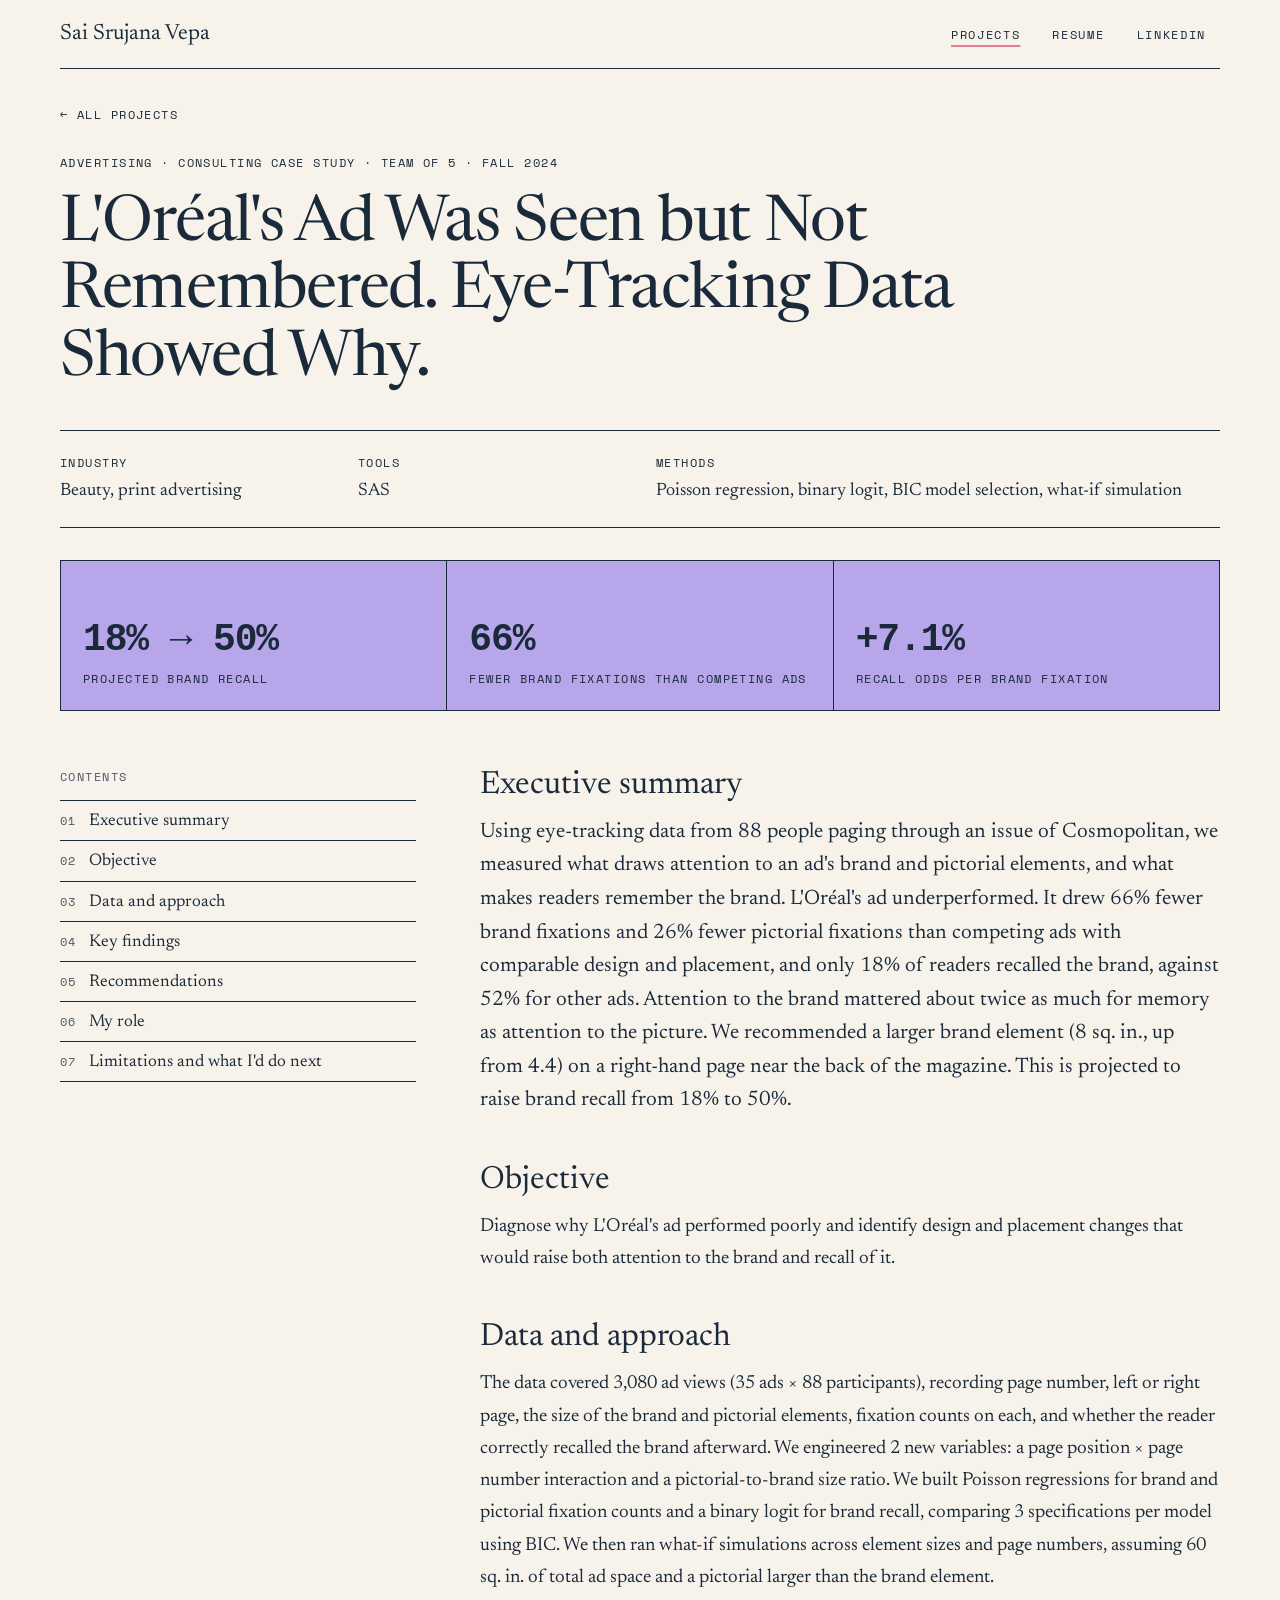
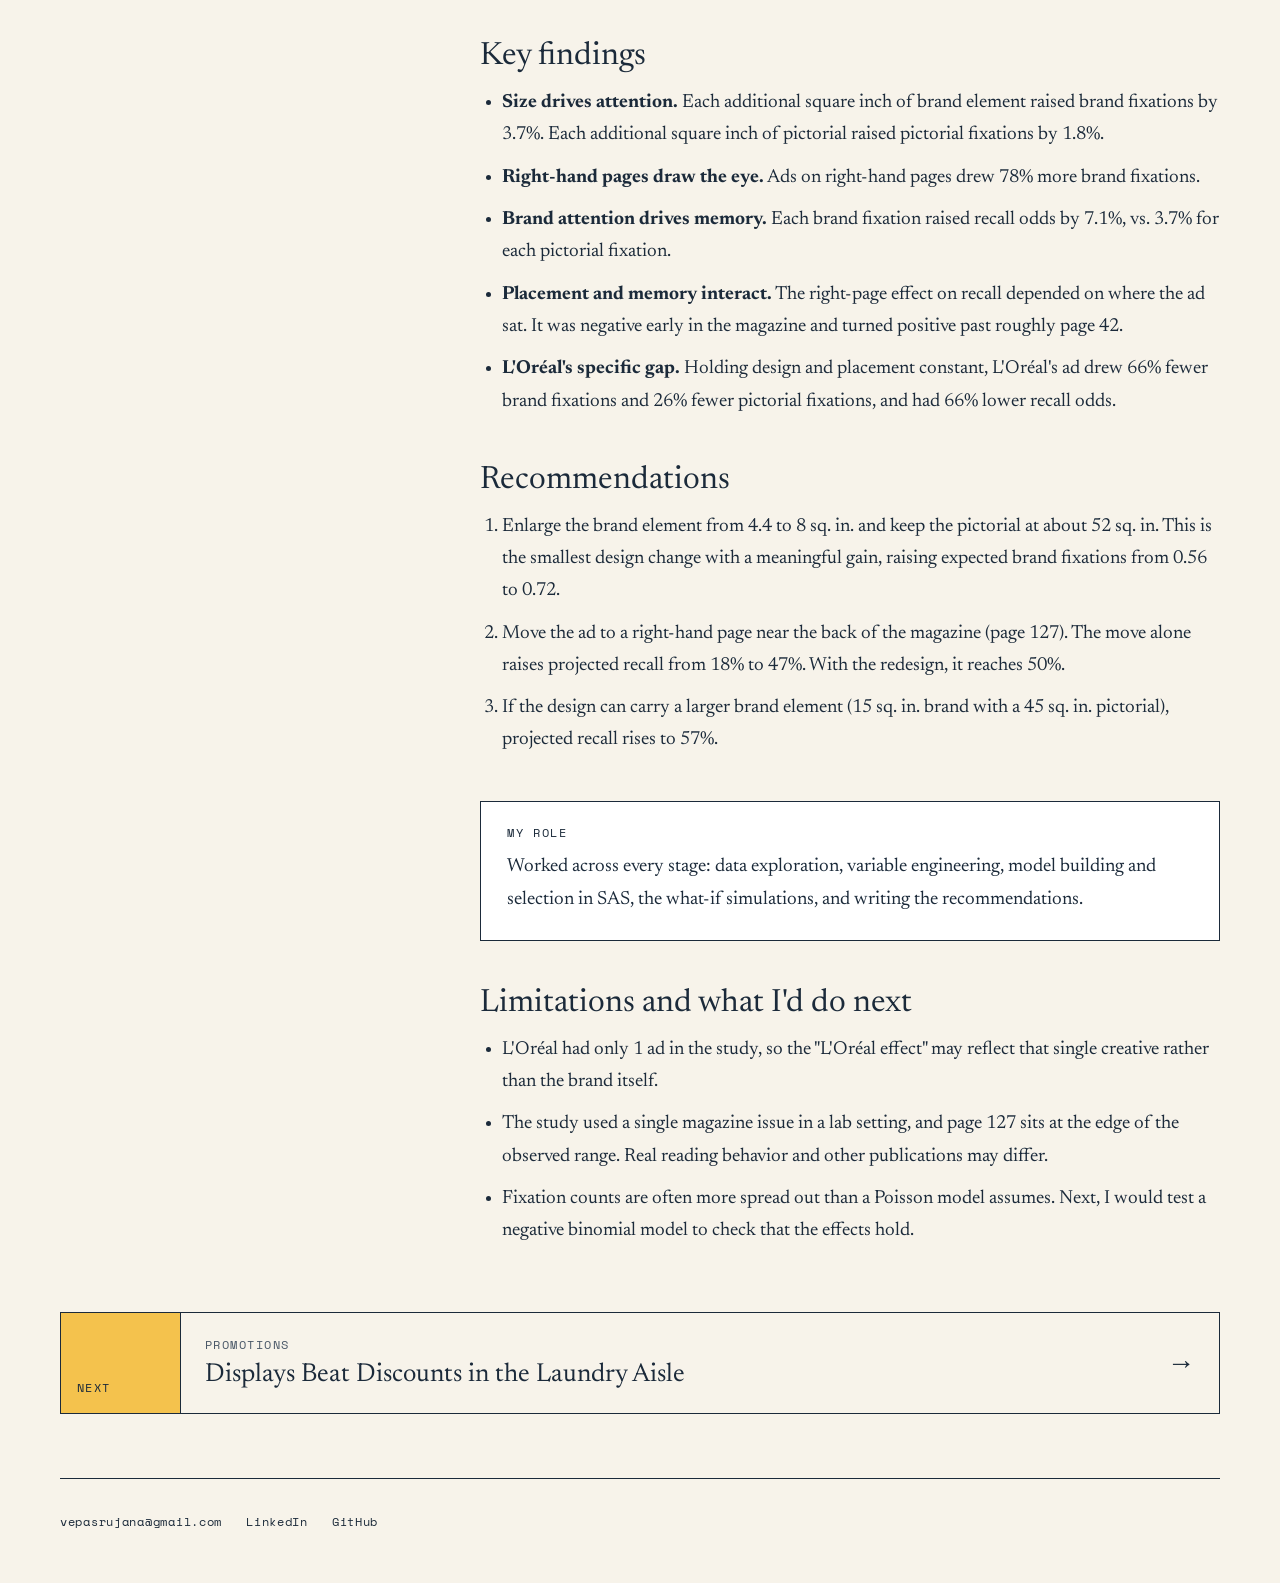
==== commit 4f2392d3: "Add files via upload" ====
--- a/loreal-print-ads.html
+++ b/loreal-print-ads.html
@@ -10,7 +10,7 @@
 <meta property="og:type" content="website">
 <link rel="icon" href="favicon.svg" type="image/svg+xml">
 <link rel="preconnect" href="https://fonts.googleapis.com"><link rel="preconnect" href="https://fonts.gstatic.com" crossorigin><link href="https://fonts.googleapis.com/css2?family=Newsreader:ital,opsz,wght@0,6..72,300;0,6..72,400;0,6..72,500;1,6..72,400&family=Space+Mono:wght@400;700&display=swap" rel="stylesheet">
-<link rel="stylesheet" href="style.css">
+<link rel="stylesheet" href="style.css?v=de831cf9">
 <script src="analytics.js"></script>
 </head>
 <body>
--- a/style.css
+++ b/style.css
@@ -3,12 +3,13 @@
    including the doodles on the home page.
    ============================================================ */
 :root {
-  --accent-1: #E46A8B;     /* grapefruit */
+  --accent-1: #E87B97;     /* grapefruit */
   --accent-2: #6FC0D6;     /* seabreeze */
   --accent-3: #F4C24D;     /* lemon */
   --secondary-1: #B3C95A;  /* lime */
   --secondary-2: #B7A7EA;  /* lilac */
   --reserve: #F2785C;      /* papaya (not used yet) */
+  --reserve-2: #3FB8AF;    /* lagoon teal (not used yet) */
 
   --base: #F7F3EA;         /* champagne background */
   --ink: #1B2A3A;          /* navy text and lines */
@@ -39,7 +40,7 @@
 .lead { margin: 0; max-width: 640px; font-size: 21px; line-height: 1.55; }
 
 /* Nav */
-.nav { display: flex; flex-wrap: wrap; align-items: center; justify-content: space-between; gap: 12px; padding: 18px 0; border-bottom: 1px solid var(--ink); }
+.nav { display: flex; flex-wrap: wrap; align-items: center; justify-content: space-between; gap: 12px; padding: 12px 0; border-bottom: 1px solid var(--ink); }
 .brand { display: inline-flex; align-items: center; min-height: 44px; font-size: 22px; text-decoration: none; }
 .nav-links { display: flex; flex-wrap: wrap; gap: 4px; }
 .nav-links a { display: inline-flex; align-items: center; min-height: 44px; padding: 0 14px; font-family: var(--mono); font-size: 12px; letter-spacing: .14em; text-transform: uppercase; text-decoration: none; }
@@ -53,16 +54,23 @@
 .ul { text-decoration: underline; text-decoration-thickness: 3px; text-underline-offset: 6px; }
 .ul-a1 { text-decoration-color: var(--accent-1); }
 .ul-a2 { text-decoration-color: var(--accent-2); }
+.hl { padding: 0 .12em; margin: 0 -.04em; border-radius: .12em; -webkit-box-decoration-break: clone; box-decoration-break: clone; text-decoration: none; background-image: linear-gradient(transparent 58%, var(--hl) 58%, var(--hl) 94%, transparent 94%); }
+a.hl:hover { background-image: linear-gradient(var(--hl), var(--hl)); }
+.hl-a1 { --hl: var(--accent-1); }
+.hl-a2 { --hl: var(--accent-2); }
+.hl-a3 { --hl: var(--accent-3); }
+.hl-s1 { --hl: var(--secondary-1); }
+.hl-s2 { --hl: var(--secondary-2); }
 
 /* Home */
 .gridbg { background-image: linear-gradient(rgba(27,42,58,.06) 1px, transparent 1px), linear-gradient(90deg, rgba(27,42,58,.06) 1px, transparent 1px); background-size: 32px 32px; border-bottom: 1px solid var(--ink); }
-.hero { display: grid; grid-template-columns: 190px minmax(0, 1fr) 190px; gap: 28px 48px; align-items: center; padding: 64px 0 72px; }
-.hero-col { display: flex; flex-direction: column; gap: 36px; }
-.hero-center { display: flex; flex-direction: column; align-items: center; gap: 28px; text-align: center; min-width: 0; }
-.hero h1 { margin: 0; max-width: 680px; font-size: clamp(28px, 3.8vw, 46px); line-height: 1.22; letter-spacing: -.01em; }
-.hero-note { margin: 8px 0 0; max-width: 520px; font-family: var(--mono); font-size: 12px; line-height: 1.7; }
+.hero { display: grid; grid-template-columns: 180px minmax(0, 1fr) 180px; gap: 24px 48px; align-items: center; min-height: calc(100vh - 70px); min-height: calc(100svh - 70px); padding: clamp(20px, 4vh, 56px) 0; }
+.hero-col { display: flex; flex-direction: column; gap: clamp(12px, 3vh, 36px); }
+.hero-center { display: flex; flex-direction: column; align-items: center; gap: clamp(14px, 2.6vh, 28px); text-align: center; min-width: 0; }
+.hero h1 { margin: 0; max-width: 700px; font-size: clamp(26px, min(3.8vw, 5.4vh), 50px); line-height: 1.25; letter-spacing: -.01em; }
+.hero-note { margin: 0; max-width: 520px; font-family: var(--mono); font-size: 12px; line-height: 1.7; }
 .doodle-link { display: flex; flex-direction: column; align-items: center; gap: 8px; text-decoration: none; }
-.doodle-link svg { display: block; width: 100%; max-width: 170px; height: auto; transition: transform .2s ease; }
+.doodle-link svg { display: block; width: 100%; max-width: min(160px, 17vh); height: auto; transition: transform .2s ease; }
 .doodle-link:hover svg { transform: rotate(-4deg) scale(1.04); }
 .doodle-link span { font-family: var(--mono); font-size: 12px; letter-spacing: .12em; text-transform: uppercase; }
 .row { display: flex; flex-wrap: wrap; gap: 20px 56px; padding: 64px 0; border-bottom: 1px solid var(--ink); }
@@ -78,8 +86,14 @@
 .now-text { flex: 999 1 320px; margin: 0; padding: 22px 24px; font-size: 19px; line-height: 1.6; border-left: 1px solid var(--ink); }
 .cells { display: grid; border-top: 1px solid var(--ink); border-left: 1px solid var(--ink); }
 .cells > * { border-right: 1px solid var(--ink); border-bottom: 1px solid var(--ink); }
-.focus { list-style: none; margin: 0; padding: 0; grid-template-columns: repeat(auto-fill, minmax(min(220px, 100%), 1fr)); }
-.focus li { display: flex; align-items: center; gap: 14px; padding: 18px; font-size: 19px; }
+.focus-list { list-style: none; margin: 0; padding: 0; display: flex; flex-direction: column; gap: 14px; }
+.focus-list li { display: grid; grid-template-columns: 18px minmax(0, 1fr); column-gap: 16px; align-items: baseline; }
+.focus-list li .sw { position: relative; top: 2px; }
+.focus-text { display: flex; flex-wrap: wrap; align-items: baseline; column-gap: 16px; }
+.focus-name { font-size: 24px; line-height: 1.25; }
+.focus-link { color: var(--muted); }
+.focus-link { display: inline-flex; align-items: center; min-height: 36px; text-decoration: none; }
+.focus-link:hover { text-decoration: underline; text-decoration-color: var(--accent-1); text-decoration-thickness: 2px; text-underline-offset: 5px; }
 .sw { flex: 0 0 auto; width: 18px; height: 18px; border: 1px solid var(--ink); }
 
 /* Page headers */
@@ -93,7 +107,7 @@
 .cards { display: grid; grid-template-columns: repeat(auto-fill, minmax(min(300px, 100%), 1fr)); border-top: 1px solid var(--ink); border-left: 1px solid var(--ink); }
 .pcard { display: flex; flex-direction: column; border-right: 1px solid var(--ink); border-bottom: 1px solid var(--ink); text-decoration: none; }
 .pcard-top { display: flex; flex-direction: column; justify-content: space-between; gap: 6px; min-height: 200px; padding: 22px; border-bottom: 1px solid var(--ink); }
-.stat { margin: auto 0 0; font-family: var(--mono); font-size: 42px; letter-spacing: -.03em; line-height: 1.1; }
+.stat { margin: auto 0 0; font-family: var(--mono); font-size: 42px; font-weight: 700; letter-spacing: -.03em; line-height: 1.1; }
 .pcard-body { flex: 1 1 auto; display: flex; flex-direction: column; gap: 12px; padding: 20px 22px 24px; transition: background .15s; }
 .pcard:hover .pcard-body { background: #fff; }
 .pcard h3 { margin: 0; font-size: 24px; line-height: 1.2; }
@@ -112,7 +126,7 @@
 .meta dd { margin: 0; font-size: 18px; line-height: 1.5; }
 .tiles { display: grid; grid-template-columns: repeat(auto-fit, minmax(min(240px, 100%), 1fr)); margin-top: 32px; border-top: 1px solid var(--ink); border-left: 1px solid var(--ink); }
 .tile { display: flex; flex-direction: column; justify-content: flex-end; gap: 8px; min-height: 150px; padding: 22px; border-right: 1px solid var(--ink); border-bottom: 1px solid var(--ink); }
-.tile-value { margin: 0; font-family: var(--mono); font-size: 38px; letter-spacing: -.03em; line-height: 1.1; }
+.tile-value { margin: 0; font-family: var(--mono); font-size: 38px; font-weight: 700; letter-spacing: -.03em; line-height: 1.1; }
 .writeup-layout { display: flex; flex-wrap: wrap; gap: 40px 64px; padding: 56px 0 64px; }
 .toc { flex: 1 1 220px; align-self: flex-start; position: sticky; top: 24px; }
 .toc ol { list-style: none; margin: 14px 0 0; padding: 0; border-top: 1px solid var(--ink); }
@@ -139,6 +153,7 @@
 .resume-head { flex-direction: row; flex-wrap: wrap; align-items: flex-end; justify-content: space-between; gap: 24px; }
 .resume-head > div { display: flex; flex-direction: column; gap: 16px; }
 .block { display: flex; flex-direction: column; gap: 28px; padding: 48px 0; border-top: 1px solid var(--ink); }
+.block:last-child { padding-bottom: 72px; }
 .block-title { margin: 0; font-size: 40px; letter-spacing: -.01em; }
 .timeline { padding-top: 4px; }
 .tl-item { display: grid; grid-template-columns: 120px 32px minmax(0, 1fr); column-gap: 16px; }
@@ -153,19 +168,19 @@
 .is-current .tl-end { text-decoration: underline; text-decoration-color: var(--accent-1); text-decoration-thickness: 2px; text-underline-offset: 4px; }
 .tl-body { min-width: 0; display: flex; flex-direction: column; gap: 6px; padding-bottom: 48px; }
 .tl-item:last-child .tl-body { padding-bottom: 8px; }
-.tl-body h3 { margin: 0; font-size: 26px; line-height: 1.25; }
+.tl-body h3 { margin: 0; font-size: 26px; line-height: 1.35; }
 .tl-org { margin: 0; font-family: var(--mono); font-size: 13px; color: var(--muted); }
 .tl-body ul { margin: 10px 0 0; padding-left: 20px; max-width: 760px; display: flex; flex-direction: column; gap: 8px; font-size: 18px; line-height: 1.6; }
 .edu { grid-template-columns: repeat(auto-fit, minmax(min(280px, 100%), 1fr)); }
-.edu-card { display: flex; flex-direction: column; gap: 8px; padding: 0 24px 24px; }
-.edu-strip { height: 14px; margin: 0 -24px 18px; border-bottom: 1px solid var(--ink); }
+.edu-card { display: flex; flex-direction: column; gap: 10px; padding: 24px; }
 .edu-card h3 { margin: 0; font-size: 24px; line-height: 1.25; }
 .edu-school { margin: 0; font-size: 18px; line-height: 1.5; }
 .edu-note { margin: 6px 0 0; font-size: 16px; line-height: 1.6; color: var(--muted); }
-.skills { grid-template-columns: repeat(auto-fit, minmax(min(320px, 100%), 1fr)); margin-bottom: 24px; }
-.skill { display: flex; flex-direction: column; gap: 10px; padding: 24px; }
-.skill h3 { margin: 0; }
-.skill p { margin: 0; font-size: 18px; line-height: 1.65; }
+.skill-groups { display: grid; grid-template-columns: repeat(auto-fit, minmax(min(380px, 100%), 1fr)); gap: 28px 48px; }
+.skill-group { display: flex; flex-direction: column; gap: 14px; }
+.skill-group h3 { display: flex; align-items: center; gap: 10px; margin: 0; }
+.tags { list-style: none; margin: 0; padding: 0; display: flex; flex-wrap: wrap; gap: 8px; }
+.tags li { padding: 6px 12px; border: 1px solid var(--ink); background: #fff; font-size: 16px; line-height: 1.3; }
 
 /* Footer */
 .footer { display: flex; flex-wrap: wrap; align-items: center; justify-content: space-between; gap: 8px 24px; padding: 20px 0 40px; border-top: 1px solid var(--ink); font-family: var(--mono); font-size: 12px; letter-spacing: .06em; }
@@ -176,7 +191,8 @@
 
 /* Tablets and phones */
 @media (max-width: 880px) {
-  .hero { grid-template-columns: repeat(2, minmax(0, 1fr)); padding: 40px 0 56px; }
+  .hero { grid-template-columns: repeat(2, minmax(0, 1fr)); min-height: 0; padding: 40px 0 56px; }
+  .doodle-link svg { max-width: 160px; }
   .hero-center { grid-column: 1 / -1; order: -1; }
   .hero-col { display: contents; }
   .toc { position: static; }
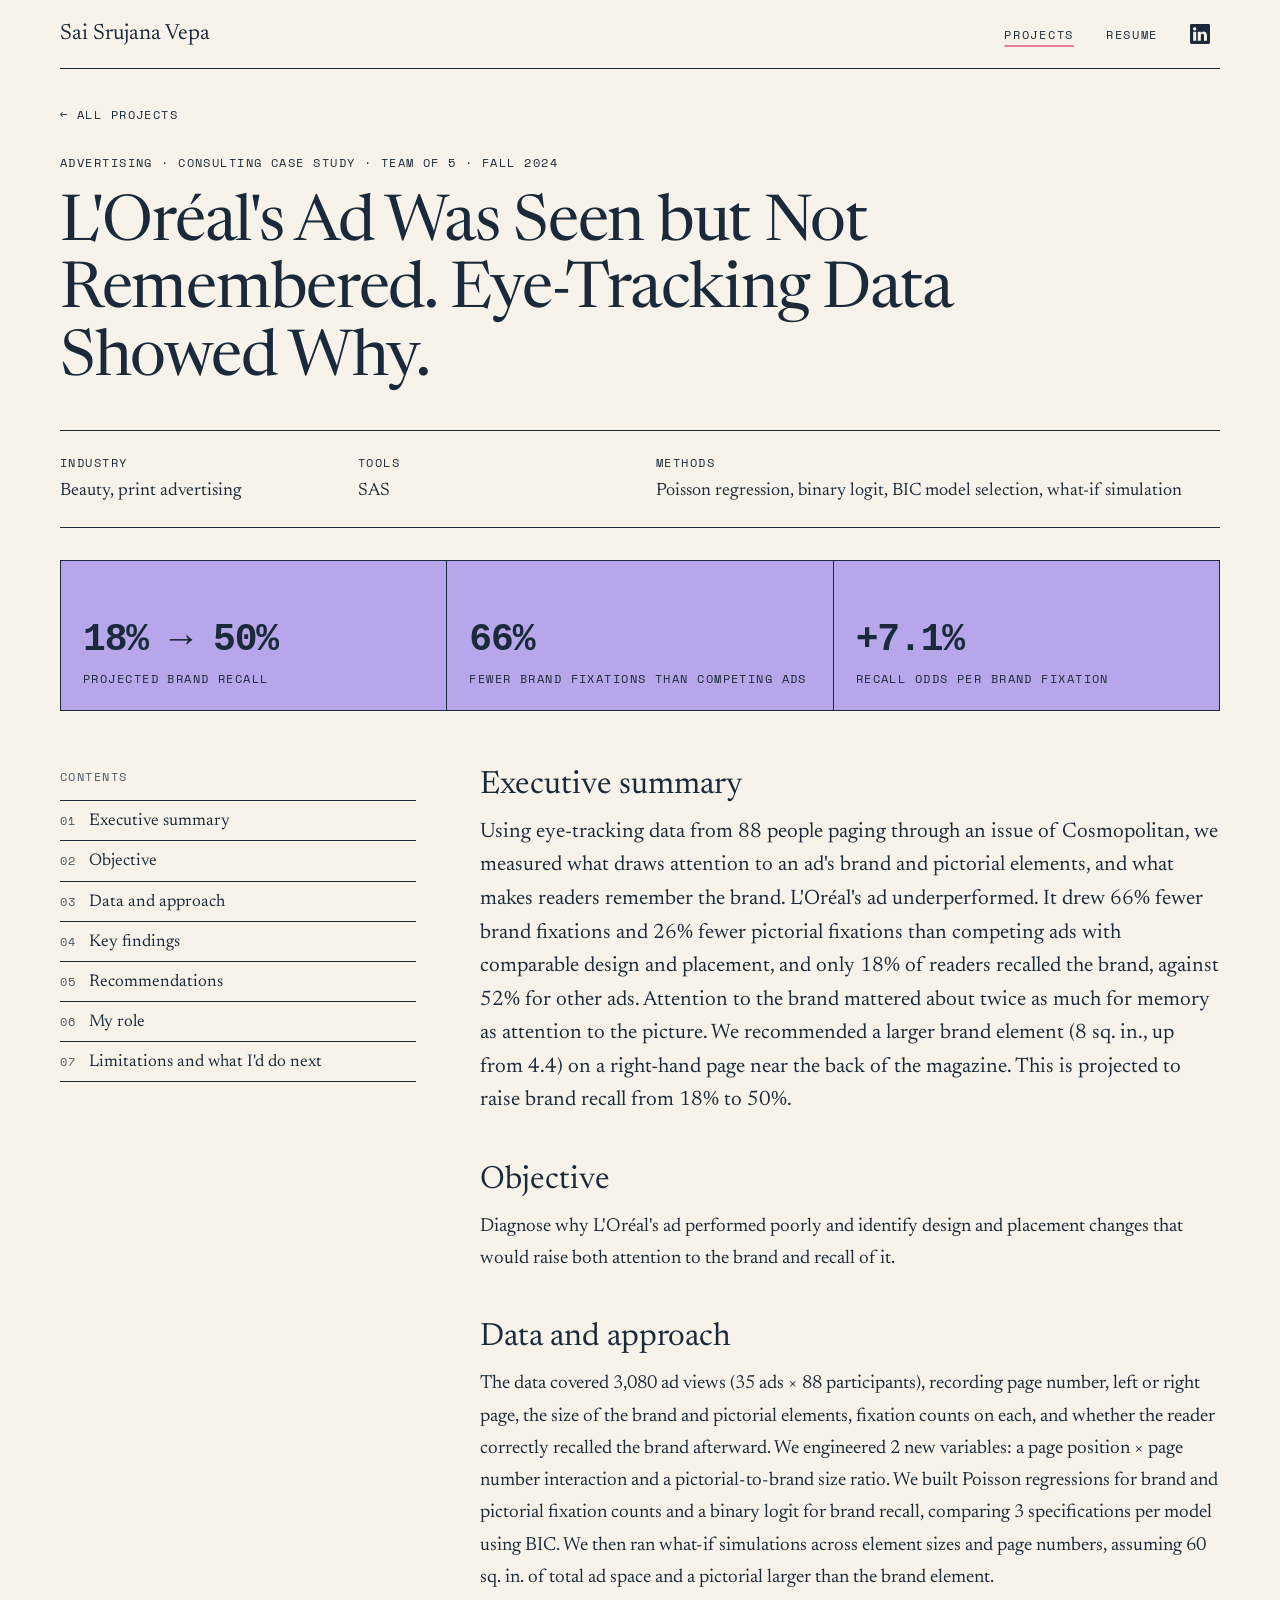
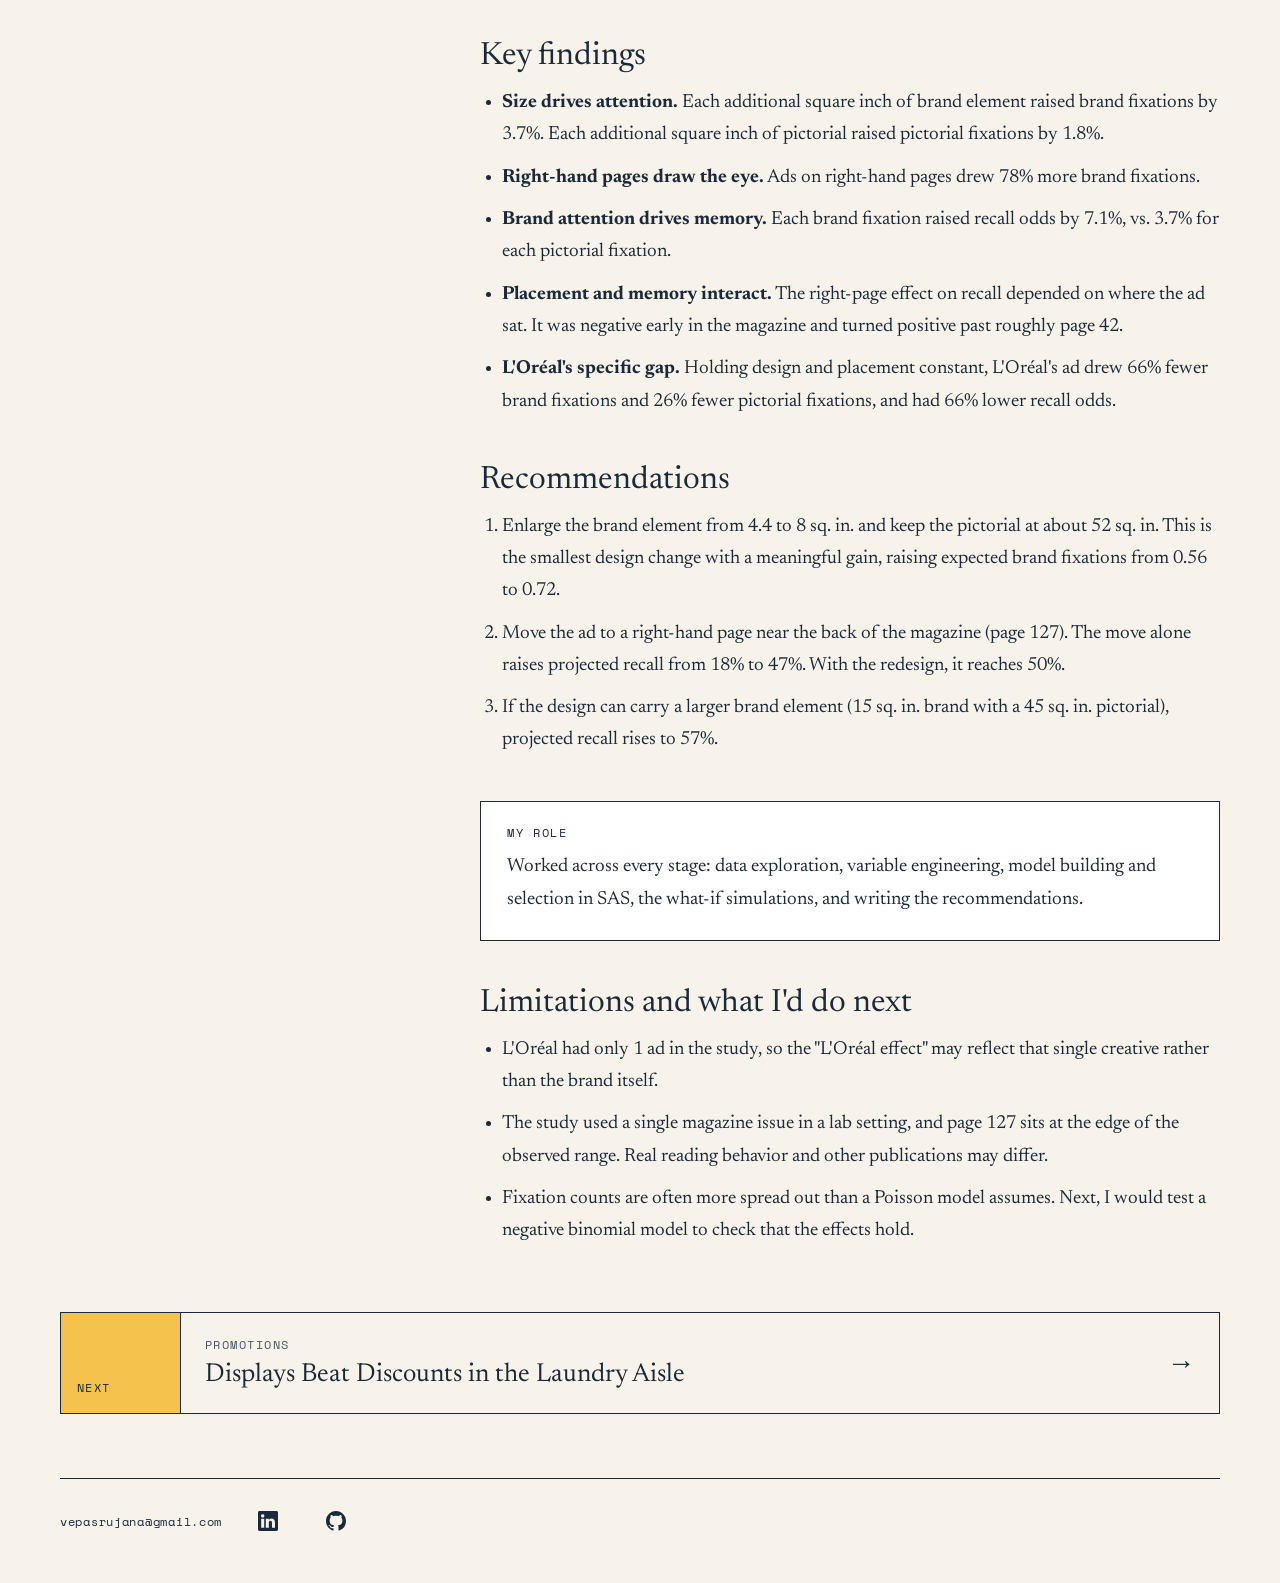
==== commit 6a345857: "Add files via upload" ====
--- a/loreal-print-ads.html
+++ b/loreal-print-ads.html
@@ -10,7 +10,7 @@
 <meta property="og:type" content="website">
 <link rel="icon" href="favicon.svg" type="image/svg+xml">
 <link rel="preconnect" href="https://fonts.googleapis.com"><link rel="preconnect" href="https://fonts.gstatic.com" crossorigin><link href="https://fonts.googleapis.com/css2?family=Newsreader:ital,opsz,wght@0,6..72,300;0,6..72,400;0,6..72,500;1,6..72,400&family=Space+Mono:wght@400;700&display=swap" rel="stylesheet">
-<link rel="stylesheet" href="style.css?v=de831cf9">
+<link rel="stylesheet" href="style.css?v=589f11ab">
 <script src="analytics.js"></script>
 </head>
 <body>
@@ -20,7 +20,7 @@
 <div class="nav-links">
 <a href="projects" aria-current="page">Projects</a>
 <a href="resume">Resume</a>
-<a href="https://www.linkedin.com/in/sai-srujana-vepa/">LinkedIn</a>
+<a class="icon-link" href="https://www.linkedin.com/in/sai-srujana-vepa/" target="_blank" rel="noopener" aria-label="LinkedIn (opens in a new tab)" title="LinkedIn"><svg class="icon" viewBox="0 0 16 16" aria-hidden="true" focusable="false"><path fill="currentColor" d="M0 1.146C0 .513.526 0 1.175 0h13.65C15.474 0 16 .513 16 1.146v13.708c0 .633-.526 1.146-1.175 1.146H1.175C.526 16 0 15.487 0 14.854zm4.943 12.248V6.169H2.542v7.225zm-1.2-8.212c.837 0 1.358-.554 1.358-1.248-.015-.709-.52-1.248-1.342-1.248S2.4 3.226 2.4 3.934c0 .694.521 1.248 1.327 1.248zm4.908 8.212V9.359c0-.216.016-.432.08-.586.173-.431.568-.878 1.232-.878.869 0 1.216.662 1.216 1.634v3.865h2.401V9.25c0-2.22-1.184-3.252-2.764-3.252-1.274 0-1.845.7-2.165 1.193v.025h-.016l.016-.025V6.169h-2.4c.03.678 0 7.225 0 7.225z"/></svg></a>
 </div>
 </nav>
 <main>
@@ -59,8 +59,8 @@
 <footer class="footer">
 <div class="footer-links">
 <a href="mailto:vepasrujana@gmail.com">vepasrujana@gmail.com</a>
-<a href="https://www.linkedin.com/in/sai-srujana-vepa/">LinkedIn</a>
-<a href="https://github.com/vepasrujana">GitHub</a>
+<a class="icon-link" href="https://www.linkedin.com/in/sai-srujana-vepa/" target="_blank" rel="noopener" aria-label="LinkedIn (opens in a new tab)" title="LinkedIn"><svg class="icon" viewBox="0 0 16 16" aria-hidden="true" focusable="false"><path fill="currentColor" d="M0 1.146C0 .513.526 0 1.175 0h13.65C15.474 0 16 .513 16 1.146v13.708c0 .633-.526 1.146-1.175 1.146H1.175C.526 16 0 15.487 0 14.854zm4.943 12.248V6.169H2.542v7.225zm-1.2-8.212c.837 0 1.358-.554 1.358-1.248-.015-.709-.52-1.248-1.342-1.248S2.4 3.226 2.4 3.934c0 .694.521 1.248 1.327 1.248zm4.908 8.212V9.359c0-.216.016-.432.08-.586.173-.431.568-.878 1.232-.878.869 0 1.216.662 1.216 1.634v3.865h2.401V9.25c0-2.22-1.184-3.252-2.764-3.252-1.274 0-1.845.7-2.165 1.193v.025h-.016l.016-.025V6.169h-2.4c.03.678 0 7.225 0 7.225z"/></svg></a>
+<a class="icon-link" href="https://github.com/vepasrujana" target="_blank" rel="noopener" aria-label="GitHub (opens in a new tab)" title="GitHub"><svg class="icon" viewBox="0 0 16 16" aria-hidden="true" focusable="false"><path fill="currentColor" d="M8 0C3.58 0 0 3.58 0 8c0 3.54 2.29 6.53 5.47 7.59.4.07.55-.17.55-.38 0-.19-.01-.82-.01-1.49-2.01.37-2.53-.49-2.69-.94-.09-.23-.48-.94-.82-1.13-.28-.15-.68-.52-.01-.53.63-.01 1.08.58 1.23.82.72 1.21 1.87.87 2.33.66.07-.52.28-.87.51-1.07-1.78-.2-3.64-.89-3.64-3.95 0-.87.31-1.59.82-2.15-.08-.2-.36-1.02.08-2.12 0 0 .67-.21 2.2.82.64-.18 1.32-.27 2-.27s1.36.09 2 .27c1.53-1.04 2.2-.82 2.2-.82.44 1.1.16 1.92.08 2.12.51.56.82 1.27.82 2.15 0 3.07-1.87 3.75-3.65 3.95.29.25.54.73.54 1.48 0 1.07-.01 1.93-.01 2.2 0 .21.15.46.55.38A8.01 8.01 0 0 0 16 8c0-4.42-3.58-8-8-8"/></svg></a>
 </div>
 
 </footer>
--- a/style.css
+++ b/style.css
@@ -45,6 +45,15 @@
 .nav-links { display: flex; flex-wrap: wrap; gap: 4px; }
 .nav-links a { display: inline-flex; align-items: center; min-height: 44px; padding: 0 14px; font-family: var(--mono); font-size: 12px; letter-spacing: .14em; text-transform: uppercase; text-decoration: none; }
 .nav-links a:hover, .nav-links a[aria-current="page"] { text-decoration: underline; text-decoration-color: var(--accent-1); text-decoration-thickness: 2px; text-underline-offset: 6px; }
+
+/* Icon links */
+.icon-link { display: inline-flex; align-items: center; justify-content: center; min-width: 44px; min-height: 44px; color: var(--ink); }
+.icon-link .icon { width: 20px; height: 20px; display: block; transition: transform .15s ease; }
+.icon-link:hover .icon { transform: translateY(-2px); }
+.nav-links a.icon-link { padding: 0 6px 0 10px; }
+.nav-links a.icon-link:hover { text-decoration: none; }
+.footer-links { align-items: center; }
+.footer a.icon-link { min-width: 44px; }
 
 /* Buttons and underlined links */
 .btn { display: inline-flex; align-items: center; min-height: 44px; padding: 0 22px; border: 1px solid var(--ink); border-radius: 999px; background: var(--base); font-family: var(--mono); font-size: 12px; letter-spacing: .12em; text-transform: uppercase; text-decoration: none; transition: background .15s, color .15s; }
@@ -78,7 +87,7 @@
 .row-label { flex: 1 1 220px; padding-top: 6px; }
 .row-body { flex: 999 1 600px; min-width: 0; }
 .about { display: flex; flex-wrap: wrap; align-items: flex-start; gap: 32px; }
-.about img { flex: 0 0 auto; width: 160px; height: 200px; object-fit: cover; object-position: 50% 28%; border: 1px solid var(--ink); }
+.about img { flex: 0 0 auto; width: 160px; height: 200px; object-fit: cover; object-position: 50% 30%; border: 1px solid var(--ink); }
 .about .prose { flex: 1 1 360px; }
 .now { display: flex; flex-wrap: wrap; max-width: 760px; }
 .now-tag { flex: 1 1 200px; display: flex; flex-direction: column; justify-content: space-between; gap: 24px; padding: 22px; }
